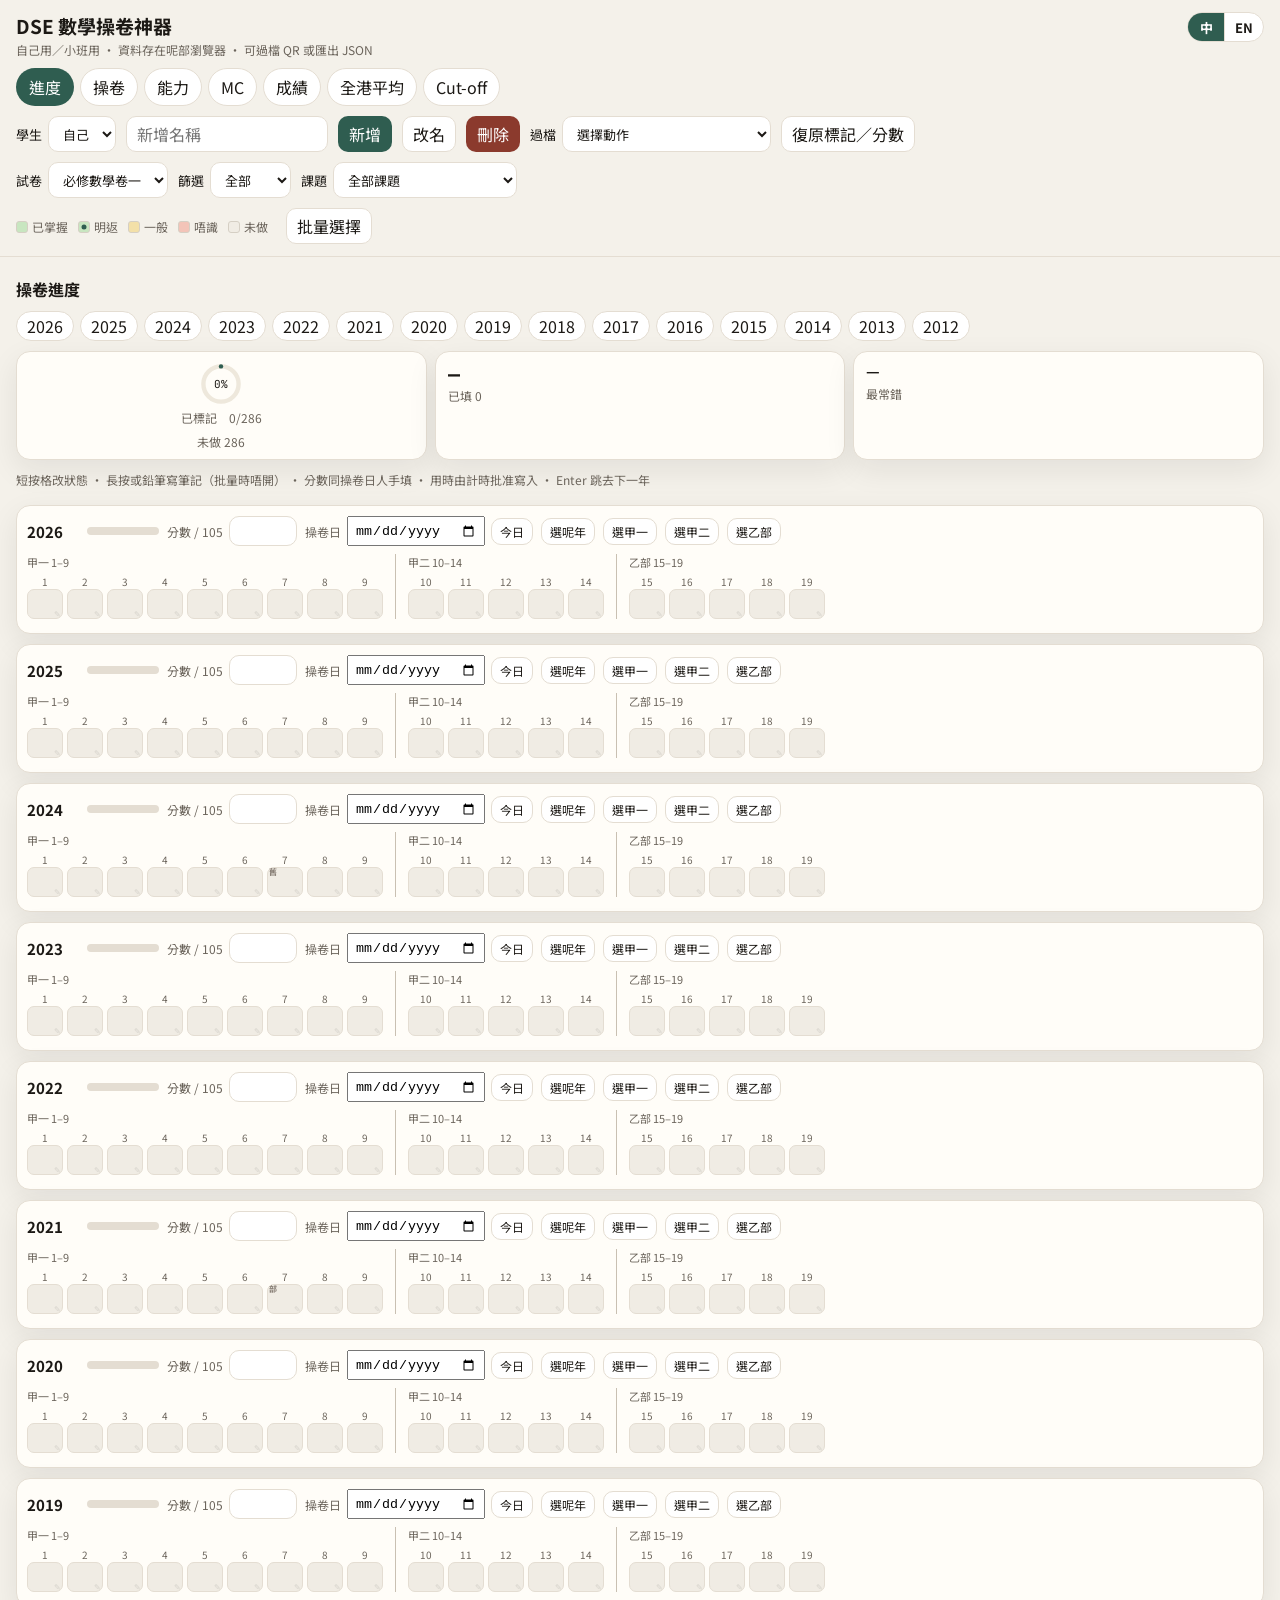
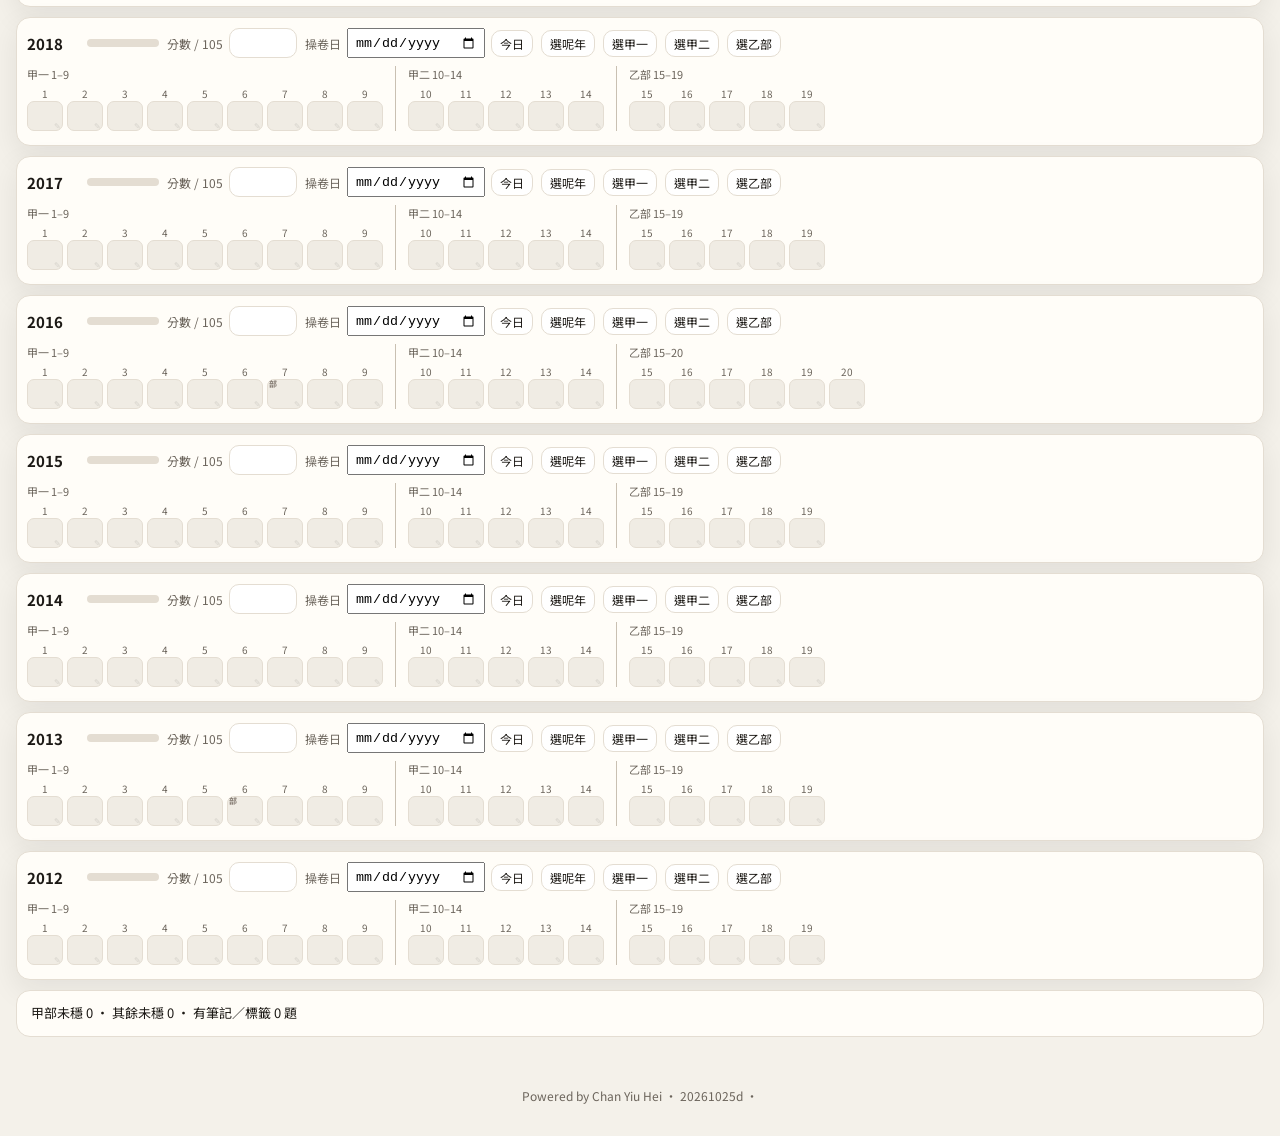
==== index.html @ 53c29fc3 "Open the MC frequency table and optionally pack notes into QR codes. Notes stay off unless chosen, s" ====
<!DOCTYPE html>
<html lang="zh-Hant">
<head>
  <meta charset="UTF-8" />
  <meta name="viewport" content="width=device-width, initial-scale=1, viewport-fit=cover" />
  <title>DSE 數學操卷神器</title>
  <link rel="preconnect" href="https://fonts.googleapis.com" />
  <link href="https://fonts.googleapis.com/css2?family=Noto+Sans+TC:wght@400;500;700&family=JetBrains+Mono:wght@500;700&display=swap" rel="stylesheet" />
  <link rel="stylesheet" href="./styles.css?v=20261004e" />
  <link rel="stylesheet" href="./patch.css?v=20261025d" />
</head>
<body>
  <header>
    <div class="wrap">
      <div class="title-row">
        <div>
          <h1>DSE 數學操卷神器</h1>
          <div class="sub">自己用／小班用 · 資料存在呢部瀏覽器 · 可過檔 QR 或匯出 JSON</div>
        </div>
        <div class="seg lang-seg" id="langSeg">
          <button type="button" data-lang="zh">中</button>
          <button type="button" data-lang="en">EN</button>
        </div>
      </div>
      <nav class="tabs" id="tabs">
        <button class="tab on" data-view="tracker">進度</button>
        <button class="tab" data-view="timer">操卷</button>
        <button class="tab" data-view="ability">能力</button>
        <button class="tab" data-view="mc">MC</button>
        <button class="tab" data-view="grades">成績</button>
        <button class="tab" data-view="items">全港平均</button>
        <button class="tab" data-view="cutoffs">Cut-off</button>
        <button class="tab" data-view="class" id="classTab" hidden>班況</button>
      </nav>
      <div class="toolbar" id="peopleBar">
        <label>學生 <select id="profile"></select></label>
        <label id="profileClassWrap" hidden>班
          <select id="profileClass"></select>
        </label>
        <input id="newProfile" type="text" placeholder="新增名稱" />
        <button type="button" id="addProfile">新增</button>
        <button type="button" class="ghost" id="renameProfile">改名</button>
        <button type="button" class="danger" id="delProfile">刪除</button>
        <label>過檔
          <select id="xferMenu">
            <option value="">選擇動作</option>
            <option value="scan">掃入鏡頭</option>
            <option value="show">出示 QR Code</option>
            <option value="export">匯出 JSON（當前學生）</option>
            <option value="import">匯入 JSON 或 zip</option>
            <option value="export-all" class="admin-xfer" hidden>匯出全部學生（一個 JSON）</option>
            <option value="export-class" class="admin-xfer" hidden>匯出呢班（一個 JSON）</option>
            <option value="export-class-zip" class="admin-xfer" hidden>匯出呢班 zip（每人一檔）</option>
          </select>
        </label>
        <button type="button" class="ghost" id="undoBtn">復原標記／分數</button>
        <button type="button" class="ghost" id="classExit" hidden>退出</button>
        <span class="sub admin-xfer" id="adminXferHint" hidden>換機先匯出全部或呢班 JSON</span>
        <input id="importFile" type="file" accept=".json,application/json,text/json,.zip,application/zip" multiple hidden />
        <input id="xferImgFile" type="file" accept="image/*" hidden />
      </div>
      <div id="trackerTheme">
      <div class="toolbar" id="trackerBar">
        <label>試卷 <select id="paper"></select></label>
        <label>篩選
          <select id="cellFilter">
            <option value="all">全部</option>
            <option value="3">已掌握</option>
            <option value="ming">明返</option>
            <option value="2">一般</option>
            <option value="1">唔識</option>
            <option value="0">未做</option>
            <option value="note">有筆記</option>
          </select>
        </label>
        <label id="topicFilterLab" hidden>課題
          <select id="topicFilter"><option value="">全部課題</option></select>
        </label>
        <button type="button" class="ghost" id="clearFilters" hidden>顯示全部題</button>
        <button type="button" class="ghost" id="hitBtn" hidden>顯示命中率</button>
      </div>
      <div class="toolbar batch-apply" id="batchBar">
        <span class="legend-inline">
          <span><i class="dot" style="background:var(--mastered)"></i>已掌握</span>
          <span><i class="dot ming"></i>明返</span>
          <span><i class="dot" style="background:var(--ok)"></i>一般</span>
          <span><i class="dot" style="background:var(--weak)"></i>唔識</span>
          <span><i class="dot" style="background:var(--empty)"></i>未做</span>
        </span>
        <button type="button" class="ghost" id="batchBtn">批量選擇</button>
      </div>
      </div>
      <div class="toolbar" id="mcBar" hidden>
        <label>試卷
          <select id="mcSeries">
            <option value="dse">DSE 必修卷二</option>
            <option value="ce">CE Maths</option>
          </select>
        </label>
        <label id="mcModeLab">模式
          <select id="mcMode">
            <option value="year">本年試題</option>
            <option value="topic">按課題反查</option>
          </select>
        </label>
        <label id="mcYearLab">年份 <select id="mcYear"></select></label>
        <label id="mcQLab">題號 <select id="mcQ"><option value="all">全年</option></select></label>
        <label id="mcTopicLab">課題 <select id="mcTopic"></select></label>
        <label id="mcOrderLab" hidden>年份次序
          <select id="mcOrder">
            <option value="desc">近→遠</option>
            <option value="asc">遠→近</option>
          </select>
        </label>
        <button type="button" class="ghost" id="mcUnseenBtn" hidden>只睇未做</button>
        <button type="button" class="ghost" id="mcHideAnsBtn">隱藏答案</button>
        <button type="button" class="ghost" id="mcOldBtn">含舊課程　開</button>
        <button type="button" class="ghost" id="mcReset">重設</button>
        <span class="mc-now" id="mcNowTopic"></span>
      </div>
    </div>
  </header>
  <main class="wrap">
    <section class="view on" id="view-tracker">
      <h2 class="page-title">操卷進度</h2>
      <div class="year-jump" id="yearJump"></div>
      <div class="stats" id="stats"></div>
      <p class="hint">短按格改狀態 · 長按或鉛筆寫筆記（批量時唔開） · 分數同操卷日人手填 · 用時由計時批准寫入 · Enter 跳去下一年</p>
      <div id="grid"></div>
      <div class="summary" id="summary"></div>
      <details class="note-list" id="noteList" hidden>
        <summary>筆記一覽</summary>
        <div class="note-filters" id="noteFilters"></div>
        <div id="noteListBody"></div>
      </details>
    </section>
    <section class="view" id="view-ability">
      <h2 class="page-title">能力分析</h2>
      <p class="hint">實色＝你嘅標記平均；虛線＝全港參照。摘錄篩選唔改雷達。未做唔入摘錄。<br>撐摘錄列：卷一去進度（方格閃爌），卷二去 MC。明返預設關；撐課題條出未做建議（淺→深）。</p>
      <div class="toolbar" id="weakBar">
        <label>試卷
          <select id="weakPaper">
            <option value="p1">必修數學卷一</option>
            <option value="p2">必修數學卷二</option>
            <option value="m1" disabled>M1（未有課題分類）</option>
            <option value="m2">M2</option>
          </select>
        </label>
        <div class="seg metric" id="weakMetric">
          <button type="button" data-metric="score">分數</button>
          <button type="button" data-metric="know">掌握</button>
        </div>
        <button type="button" class="ghost" id="hkRefBtn">全港參照　開</button>
        <button type="button" class="ghost" id="sumBtn">強弱摘要</button>
        <button type="button" class="ghost" id="oldSyllBtn">含舊課程　關</button>
      </div>
      <div class="radar-wrap">
        <div id="radarBox" class="radar-box"></div>
        <details class="axis-legend" open>
          <summary>軸課題對照</summary>
          <div id="axisLegend"></div>
        </details>
      </div>
      <div class="toolbar excerpt-bar" id="weakExcerptBar">
        <h3 class="page-title excerpt-title">錯題摘錄</h3>
        <label>排列
          <select id="weakArrange">
            <option value="topic">按課題</option>
            <option value="year">按年份</option>
          </select>
        </label>
        <div class="chip-group" id="weakStatChips">
          <span class="chip-lab">狀態</span>
          <button type="button" class="chip s2 on" data-stat="2">一般</button>
          <button type="button" class="chip s1 on" data-stat="1">唔識</button>
          <button type="button" class="chip ming" id="mingChip">明返</button>
        </div>
        <div class="chip-group" id="weakChips">
          <span class="chip-lab">難度</span>
          <button type="button" class="chip hi on" data-band="hi">簡易</button>
          <button type="button" class="chip mid" data-band="mid">中等</button>
          <button type="button" class="chip lo" data-band="lo">困難</button>
        </div>
        <button type="button" class="ghost" id="copyHw">複製題目範圍</button>
        <button type="button" class="ghost" id="csvHw">下載 CSV</button>
      </div>
      <div id="weakBox" class="weak-box"></div>
    </section>
    <section class="view" id="view-mc">
      <h2 class="page-title">卷二 MC 查詢</h2>
      <p class="hint">命中率來自考評局公開考生表現數據。DSE 每題 1 個主課題。CE 1980–2011 只有答案同命中率。撐小卡開大卡可即時標記。課題反查按「年份次序」排。</p>
      <div id="mcResult"></div>
      <details class="freq-box" id="mcFreqBox" open>
        <summary>課題頻率（只列該部分曾出現過嘅課題；已隱藏舊課程）</summary>
        <div id="mcFreq"></div>
      </details>
    </section>
    <section class="view" id="view-grades">
      <h2 class="page-title">個人數學成績</h2>
      <p class="hint">等級由過往考生表現資料估計，僅供操卷參考，並非官方評級。</p>
      <div class="chip-row" id="gradeKindChips">
        <button type="button" class="chip gk-core" data-gk="core">必修數學</button>
        <button type="button" class="chip gk-m1" data-gk="m1">M1</button>
        <button type="button" class="chip gk-m2" data-gk="m2">M2</button>
      </div>
      <div style="overflow:auto"><table class="grade-table" id="gradeTable"></table></div>
    </section>
    <section class="view" id="view-items">
      <h2 class="page-title">全港平均表現</h2>
      <p class="hint">分部平均分（一位小數），滿分見左欄。色帶：綠 ≥60%、黃 41–59%、紅 ≤40%。撐格跳去該年。2026 未公布則為 -。<br>卷一／M2 單年課題名預設隱藏；課題表現短表預設摺埋，可隨時打開。要對單年題號先開「顯示課題」。</p>
      <div class="toolbar">
        <label>試卷
          <select id="itemPaper">
            <option value="p1">必修卷一</option>
            <option value="p2">必修卷二</option>
            <option value="m1">M1</option>
            <option value="m2">M2</option>
          </select>
        </label>
        <label>單年 <select id="itemYear"></select></label>
        <button type="button" class="ghost" id="itemP1TopicBtn" hidden>顯示卷一課題　關</button>
      </div>
      <h3 class="sec-title">多年分部對比</h3>
      <div style="overflow:auto" id="itemMulti"></div>
      <details id="itemTopicBox" hidden>
        <summary class="sec-title" id="itemTopicSummary">卷二課題表現（所有合計）</summary>
        <div id="itemTopics"></div>
      </details>
      <h3 class="sec-title" id="itemYearHead">單年</h3>
      <div id="itemYearView"></div>
    </section>
    <section class="view" id="view-cutoffs">
      <h2 class="page-title">Cut-off 分數</h2>
      <p class="hint">顯示整數％最低要求。只供參考，等級由過往考生表現資料估計，僅供操卷參考，並非官方評級。</p>
      <div class="cut-chart-box">
        <div class="toolbar">
          <label>Cut-off 圖
            <select id="cutChartKind">
              <option value="core">必修</option>
              <option value="m1">M1</option>
              <option value="m2">M2</option>
            </select>
          </label>
          <div class="chip-row" id="cutLvChips"></div>
          <button type="button" class="ghost" id="cutStuBtn">你的成績　開</button>
        </div>
        <div id="cutChart"></div>
      </div>
      <h3 class="sec-title">必修</h3>
      <div style="overflow:auto" id="cutCore"></div>
      <p class="hint">呢個係加權後全卷％，唔係卷一卷面分。</p>
      <h3 class="sec-title">M1</h3>
      <div style="overflow:auto" id="cutM1"></div>
      <h3 class="sec-title">M2</h3>
      <div style="overflow:auto" id="cutM2"></div>
    </section>
    <section class="view" id="view-class">
      <h2 class="page-title">班況</h2>
      <p class="hint">必修 8 軸／M2 6 軸同具體弱課題。撐軸睇每人同最多人錯題；撐名去能力頁。未做唔入平均。</p>
      <div class="toolbar">
        <div class="chip-row paper-filters" id="classPaperChips">
          <button type="button" class="paper-chip p1" data-class-paper="p1">必修卷一</button>
          <button type="button" class="paper-chip p2" data-class-paper="p2">必修卷二</button>
          <button type="button" class="paper-chip m1" data-class-paper="m1">M1</button>
          <button type="button" class="paper-chip m2" data-class-paper="m2">M2</button>
        </div>
        <select id="classPaper" hidden>
          <option value="p1">必修數學卷一</option>
          <option value="p2">必修數學卷二</option>
          <option value="m1">M1</option>
          <option value="m2">M2</option>
        </select>
        <button type="button" class="ghost" id="classHkBtn">全港參照　開</button>
        <button type="button" class="ghost" id="classOldBtn">含舊課程　關</button>
        <button type="button" class="ghost" id="classMingBtn">明返人數　開</button>
        <div class="seg metric" id="classMetric">
          <button type="button" data-metric="score">分數</button>
          <button type="button" data-metric="know">掌握</button>
        </div>
        <button type="button" id="loadDemoBtn">載入示範班</button>
        <button type="button" id="classAddBtn">新增班</button>
        <button type="button" class="ghost" id="classRenameBtn">改班名</button>
        <button type="button" class="danger" id="classDelBtn">刪班</button>
        <button type="button" class="ghost" id="classCsvBtn">匯出 CSV</button>
      </div>
      <div class="chip-row class-jumps">
        <button type="button" data-jump-sec="classRadarWrap">雷達</button>
        <button type="button" data-jump-sec="classTopics">強弱</button>
        <button type="button" data-jump-sec="classScoreBlock">分數</button>
        <button type="button" data-jump-sec="classRoster">學生</button>
      </div>
      <div class="chip-row class-pills" id="classPills"></div>
      <p class="class-warn" id="classWarn" hidden></p>
      <div class="stats" id="classStats"></div>
      <div class="radar-wrap" id="classRadarWrap">
        <div id="classRadar" class="radar-box"></div>
        <div id="classAxes" class="class-axes"></div>
      </div>
      <div id="classTopics"></div>
      <div id="classDrill"></div>
      <details id="classMatrixBox">
        <summary class="sec-title">班對照</summary>
        <div style="overflow:auto" id="classMatrix"></div>
      </details>
      <div class="toolbar" id="classScoreBlock">
        <h3 class="sec-title" style="margin:0">分數</h3>
        <label>年份 <select id="classYear"></select></label>
        <button type="button" class="ghost" id="classScoreCsv">匯出成績 CSV</button>
      </div>
      <div style="overflow:auto" id="classScores"></div>
      <div id="classMc"></div>
      <div id="classRoster"></div>
    </section>
    <section class="view" id="view-timer">
      <h2 class="page-title">操卷</h2>
      <div class="timer-now" id="timerNow"></div>
      <div class="toolbar">
        <label>試卷
          <select id="timerPaper">
            <option value="p1">必修卷一</option>
            <option value="p2">必修卷二</option>
            <option value="m1">M1</option>
            <option value="m2">M2</option>
          </select>
        </label>
        <label>年份
          <select id="timerYear">
            <option value="">練習，唔記入</option>
          </select>
        </label>
        <button type="button" class="ghost" id="timerExtra">不加時</button>
        <div class="seg" id="timerExtraSeg" hidden title="加時只可哉開始前擁">
          <button type="button" data-extra="0">不加時</button>
          <button type="button" data-extra="1">加時</button>
        </div>
        <div class="seg" id="timerSoundSeg" role="group" aria-label="結束音效">
          <button type="button" data-sound="1">音效開</button>
          <button type="button" data-sound="0">音效關</button>
        </div>
        <input type="checkbox" id="timerSound" hidden />
      </div>
      <h3 class="sec-title">計時</h3>
      <div class="timer-clock" id="timerClock">0:00:00</div>
      <div class="timer-sub" id="timerElapsed">已用 0:00:00</div>
      <div class="timer-alerts" id="timerAlerts"></div>
      <div class="toolbar">
        <button type="button" id="timerStart" class="timer-go">開始</button>
        <button type="button" class="ghost" id="timerSave" hidden>寫入用時</button>
        <button type="button" class="ghost" id="timerReset">重設</button>
      </div>
      <div id="mcSheet" hidden></div>
      <div id="markSheet" hidden></div>
    </section>
  </main>
  <footer>Powered by Chan Yiu Hei · 20261025d · <a id="offlineLink" hidden>離線版</a></footer>
  <button type="button" id="toTop" class="to-top" hidden aria-label="回到頂">↑</button>
  <dialog id="askDlg">
    <div class="dlg">
      <h3 id="askTitle" style="margin:0 0 8px"></h3>
      <p class="hint" id="askText"></p>
      <input id="askInput" type="text" />
      <textarea id="askArea" hidden></textarea>
      <div class="ask-choices" id="askChoices" hidden></div>
      <div class="row">
        <button type="button" class="ghost" id="askCancel">取消</button>
        <button type="button" id="askOk">確定</button>
      </div>
    </div>
  </dialog>
  <dialog id="mcTagDlg">
    <div class="dlg">
      <h3 id="mcTagTitle" style="margin:0 0 8px">錯因</h3>
      <p class="hint" id="mcTagMeta"></p>
      <div class="mc-tagpick" id="mcTagBox"></div>
      <div class="row"><button type="button" id="mcTagClose">關閉</button></div>
    </div>
  </dialog>
  <dialog id="noteDlg">
    <div class="dlg">
      <h3 id="noteTitle" style="margin:0 0 8px">筆記／錯因</h3>
      <div class="sub">最多擁 3 個標籤</div>
      <div class="tags" id="tagBox"></div>
      <textarea id="noteText" placeholder="可寫個人事項、重做日期…"></textarea>
      <div class="row">
        <button type="button" class="ghost" id="noteCancel">取消</button>
        <button type="button" id="noteSave">儲存</button>
      </div>
    </div>
  </dialog>
  <dialog id="xferDlg">
    <div class="dlg xfer-dlg">
      <div id="xferShow" hidden>
        <h3 style="margin:0 0 6px">出示進度碼</h3>
        <p class="hint" id="xferShowMeta"></p>
        <label class="hint xfer-notes"><input type="checkbox" id="xferNotes"> 包括筆記</label>
        <div id="xferQrRow" class="xfer-qr-row"></div>
        <div class="row xfer-qr-nav" id="xferQrNav">
          <button type="button" class="ghost" id="xferQrPrev">上一個</button>
          <span id="xferQrPage" class="sub"></span>
          <button type="button" class="ghost" id="xferQrNext">下一個</button>
        </div>
        <canvas id="xferQr" width="360" height="360" hidden></canvas>
        <p class="hint">用另一部裝置：過檔 → 掃入。一個學生可能有 1–4 個碼，掃齊先寫入。含狀態、分數、細分、錯因、用時、操卷日、MC 選項。筆記預設不入；勾選後一個碼裝得下就用一個。</p>
        <div class="row"><button type="button" class="ghost" id="xferShowClose">關閉</button></div>
      </div>
      <div id="xferScan" hidden>
        <h3 style="margin:0 0 6px">掃入進度碼</h3>
        <video id="xferVideo" playsinline muted autoplay></video>
        <canvas id="xferScanCanvas" hidden></canvas>
        <p class="hint" id="xferScanHint">對準進度碼。多過一個就掃齊先寫入。</p>
        <div class="row">
          <button type="button" class="ghost" id="xferPickImg">改用相簿圖片</button>
          <button type="button" class="ghost" id="xferScanClose">取消</button>
        </div>
      </div>
      <div id="xferMerge" hidden>
        <h3 style="margin:0 0 6px">掃到「<span id="xferMergeName"></span>」</h3>
        <p class="hint">會寫入狀態、分數、細分、錯因、用時、操卷日、MC 選項。筆記唔會被 QR 改動。</p>
        <p class="hint" id="xferMergeExist"></p>
        <div class="row xfer-actions">
          <button type="button" id="xferMergeBtn">合併（建議）</button>
          <button type="button" class="ghost" id="xferReplaceBtn">覆蓋此學生</button>
          <button type="button" class="ghost" id="xferNewBtn">新增學生</button>
          <button type="button" class="ghost" id="xferMergeCancel">取消</button>
        </div>
      </div>
    </div>
  </dialog>
  <dialog id="sumDlg">
    <div class="dlg">
      <h3 style="margin:0 0 6px">強弱摘要　<span id="sumDlgWho"></span></h3>
      <p class="hint" id="sumDlgPaper"></p>
      <div class="sum-grid">
        <div><b>強</b><ul id="sumStrong"></ul></div>
        <div><b>弱</b><ul id="sumWeak"></ul></div>
      </div>
      <p class="pep" id="sumPep"></p>
      <div class="row"><button type="button" class="ghost" id="sumDlgClose">關閉</button></div>
    </div>
  </dialog>
  <dialog id="classGate">
    <div class="dlg">
      <input id="classPass" type="password" autocomplete="off" />
      <div class="row">
        <button type="button" class="ghost" id="classGateCancel">取消</button>
        <button type="button" id="classGateOk">確定</button>
      </div>
    </div>
  </dialog>
  <div id="batchDock" hidden>
    <span class="sub" id="selCount">已選 0 格</span>
    <button type="button" class="ok" data-apply="3">已掌握</button>
    <button type="button" class="warn" data-apply="2">一般</button>
    <button type="button" class="danger" data-apply="1">唔識</button>
    <button type="button" class="ghost" data-apply="0">未做</button>
    <button type="button" class="ghost" id="clearSel">取消選擇</button>
  </div>
  <audio id="endSound" src="./timer-end.wav" preload="auto"></audio>
  <script src="./vendor/qrcode.min.js"></script>
  <script src="./vendor/jsqr.min.js"></script>
  <script src="./data/cutoffs.js?v=20261005a"></script>
  <script src="./data/p2-answers.js?v=20260930a"></script>
  <script src="./data/p2-topics.js?v=20260930b"></script>
  <script src="./data/p1-topics.js?v=20261004k"></script>
  <script src="./data/p1-q5-fix.js?v=20260930b"></script>
  <script src="./data/m2-y12-15.js?v=20260920m"></script>
  <script src="./data/m2-y16-19.js?v=20260920m"></script>
  <script src="./data/m2-y20-23.js?v=20260920m"></script>
  <script src="./data/m2-y24-26.js?v=20260930b"></script>
  <script src="./data/m2-join.js?v=20260930b"></script>
  <script src="./data/item-stats.js?v=20260930a"></script>
  <script src="./app.js?v=20261025d"></script>
  <script src="./app-m2a.js?v=20261025d"></script>
  <script src="./app-m2b.js?v=20261025d"></script>
  <script src="./app-m2c.js?v=20261025d"></script>
  <script src="./app-m2-fix.js?v=20260920m"></script>
  <script src="./app-patch.js?v=20261025d"></script>
  <script src="./app-m2-ui.js?v=20261025d"></script>
  <script src="./app-mc-sheet.js?v=20261025d"></script>
  <script src="./app-mark-sheet.js?v=20261025d"></script>
  <script src="./app-qr-pack.js?v=20261025d"></script>
</body>
</html>
---- styles.css ----
:root {
  --bg: #f4f1ea; --paper: #fffdf8; --ink: #1c1915; --muted: #6b645b;
  --line: #e4ddd2; --accent: #2f5d50; --accent-2: #3d6e8c;
  --mastered: #c8e6c0; --ok: #f3e0a8; --weak: #f3c4b8; --empty: #f0ece4;
  --hi: #d7eed4; --mid: #fff1c2; --lo: #f8cfc8;
  --shadow: 0 10px 30px rgba(28,25,21,.08);
}
* { box-sizing: border-box; }
html, body { overflow-x: hidden; }
body {
  margin: 0;
  font-family: "Noto Sans TC", sans-serif;
  background: radial-gradient(900px 400px at 10% -10%, #e7efe8, transparent 50%), var(--bg);
  color: var(--ink);
}
body.paper-bg {
  background-color: var(--bg);
  background-image:
    linear-gradient(rgba(47, 93, 80, .045) 1px, transparent 1px),
    linear-gradient(90deg, rgba(47, 93, 80, .045) 1px, transparent 1px),
    url("data:image/svg+xml;utf8,<svg xmlns='http://www.w3.org/2000/svg' viewBox='0 0 1200 220' preserveAspectRatio='none'><path d='M0 110 C 150 30, 250 190, 400 110 S 650 30, 800 110 S 1050 190, 1200 110' fill='none' stroke='rgba(47,93,80,0.10)' stroke-width='2'/></svg>");
  background-size: 22px 22px, 22px 22px, 100% 220px;
  background-position: 0 0, 0 0, 50% 88px;
  background-repeat: repeat, repeat, no-repeat;
}
header {
  position: sticky; top: 0; z-index: 30;
  backdrop-filter: blur(12px);
  background: rgba(244,241,234,.94);
  border-bottom: 1px solid var(--line);
}
.wrap { max-width: 1280px; margin: 0 auto; padding: 12px 16px; }
.title-row { display: flex; justify-content: space-between; gap: 12px; align-items: flex-start; }
a.dl-pack {
  display: none;
}
h1 { font-size: 19px; margin: 0 0 2px; user-select: none; -webkit-user-select: none; -webkit-touch-callout: none; }
.page-title { font-size: 16px; margin: 8px 0 10px; }
.sub { color: var(--muted); font-size: 12px; }
.tabs { display: flex; gap: 6px; margin-top: 10px; flex-wrap: wrap; }
.tabs .tab {
  font: inherit; color: var(--ink); background: #fff; border: 1px solid var(--line);
  border-radius: 999px; padding: 6px 12px; cursor: pointer;
}
.tabs .on { background: var(--accent); color: #fff; border-color: transparent; }
.toolbar { display: flex; flex-wrap: wrap; gap: 8px 10px; align-items: center; margin-top: 10px; }
[hidden] { display: none !important; }
.toolbar label {
  display: inline-flex; flex-direction: row; align-items: center; gap: 6px;
  font-size: 13px; color: var(--ink); white-space: nowrap; margin: 0;
}
#trackerTheme[hidden],
#mcBar[hidden],
.toolbar[hidden] { display: none !important; }
.cut-table { min-width: 480px; }
.cut-table th, .cut-table td { text-align: center; min-width: 52px; }
.cut-table th.c0, .cut-table td.c0 {
  position: sticky; left: 0; z-index: 2; min-width: 72px; text-align: left;
  background: #f7f3eb; box-shadow: 4px 0 8px -4px rgba(0,0,0,.12);
}
.mc-now {
  font-size: 13px; font-weight: 700; color: var(--accent);
  padding: 4px 0;
}
.toolbar select, .toolbar button, .toolbar input[type="text"], .toolbar input[type="number"] {
  height: 36px; line-height: 1;
}
.toolbar .chk { height: 36px; padding: 0 4px; }
.legend-inline { display: inline-flex; gap: 10px; flex-wrap: wrap; font-size: 12px; color: var(--muted); margin-right: 8px; }
select, button, input[type="text"], input[type="number"] {
  font: inherit; border: 1px solid var(--line); background: #fff;
  border-radius: 10px; padding: 7px 10px; color: var(--ink);
}
button { cursor: pointer; background: var(--accent); color: #fff; border-color: transparent; }
button.ghost { background: #fff; color: var(--ink); border-color: var(--line); }
button.ghost.on-toggle { background: var(--accent); color: #fff; border-color: transparent; }
button.ok { background: #6a8f3d; }
button.warn { background: #b8860b; }
button.danger { background: #8b3a2d; }
.view { display: none; }
.view.on { display: block; animation: view-in .18s ease; }
@keyframes view-in {
  from { opacity: 0; transform: translateY(6px); }
  to { opacity: 1; transform: none; }
}
.stats { display: grid; grid-template-columns: repeat(3, minmax(0,1fr)); gap: 8px; margin: 10px 0; }
.stat { background: var(--paper); border: 1px solid var(--line); border-radius: 14px; padding: 10px 12px; box-shadow: var(--shadow); }
.stat b { display: block; font-size: 20px; font-family: "JetBrains Mono", monospace; }
.stat span { color: var(--muted); font-size: 12px; }
.stat.tag-stat { cursor: pointer; }
.stat.tag-stat.on { outline: 2px solid var(--accent); }
.stat.tag-stat b { font-size: 15px; font-family: inherit; line-height: 1.2; }
button.stat.ring-stat { text-align: center; width: 100%; cursor: pointer; }
button.stat.ring-stat.on { outline: 2px solid var(--accent); }
.ring { width: 44px; height: 44px; display: block; margin: 0 auto 4px; }
.ystack-lg i { cursor: pointer; }
.ystack-lg i.on { outline: 1px solid var(--ink); outline-offset: -1px; }
#batchDock {
  position: fixed; left: 0; right: 0; bottom: 0; z-index: 45;
  display: flex; flex-wrap: wrap; gap: 8px; align-items: center;
  padding: 10px 12px calc(10px + env(safe-area-inset-bottom, 0px));
  background: rgba(244,241,234,.96);
  border-top: 1px solid var(--line);
  box-shadow: 0 -8px 24px rgba(28,25,21,.08);
}
#batchDock[hidden] { display: none !important; }
body.has-batch-dock { padding-bottom: 88px; }
.note-list {
  margin: 8px 0 16px; background: var(--paper); border: 1px solid var(--line);
  border-radius: 14px; padding: 8px 12px; box-shadow: var(--shadow);
}
.note-list > summary { cursor: pointer; font-weight: 700; }
.note-row {
  display: block; width: 100%; text-align: left; height: auto;
  background: transparent; border: none; border-bottom: 1px solid var(--line);
  border-radius: 0; padding: 8px 0;
}
.note-row b { display: block; font-size: 13px; }
.note-row span { color: var(--muted); font-size: 12px; }
#gradeKindChips { margin: 0 0 10px; }
#gradeKindChips .chip { opacity: 1; }
#gradeKindChips .gk-core { color: #2f5d50; border-color: #2f5d50; }
#gradeKindChips .gk-m1 { color: #3d6e8c; border-color: #3d6e8c; }
#gradeKindChips .gk-m2 { color: #6b4c9a; border-color: #6b4c9a; }
#gradeKindChips .gk-core.on { background: #2f5d50; color: #fff; border-color: transparent; }
#gradeKindChips .gk-m1.on { background: #3d6e8c; color: #fff; border-color: transparent; }
#gradeKindChips .gk-m2.on { background: #6b4c9a; color: #fff; border-color: transparent; }
button.filled-note { box-shadow: inset 0 0 0 2px var(--accent); }
.mini-bars { margin-top: 6px; display: flex; flex-direction: column; gap: 3px; }
.mini-bar {
  display: grid; grid-template-columns: 64px 1fr 18px; gap: 4px; align-items: center;
  height: auto; padding: 0; background: transparent; color: var(--ink); border: none;
  font-size: 10px; text-align: left;
}
.mini-bar i { display: block; height: 5px; background: #eee8dc; border-radius: 99px; overflow: hidden; }
.mini-bar i b { display: block; height: 100%; background: var(--accent); font-size: 0; }
.mini-bar em { font-style: normal; font-family: "JetBrains Mono", monospace; font-size: 10px; color: var(--muted); }
.mini-bar.on span { font-weight: 700; color: var(--accent); }
.ystack {
  display: inline-flex; width: 72px; height: 8px; border-radius: 99px; overflow: hidden;
  background: #eee8dc; vertical-align: middle; margin-left: 4px; flex-shrink: 0;
}
.ystack i { display: block; height: 100%; min-width: 0; }
.ystack .ys3 { background: var(--mastered); }
.ystack .ys2 { background: var(--ok); }
.ystack .ys1 { background: var(--weak); }
.ystack .ys0 { background: #e4ddd2; }
.ystack-lg { width: 100%; height: 10px; margin: 0 0 6px; display: flex; }
.mix-stat span { display: block; line-height: 1.35; }
.cut-chart-box {
  background: var(--paper); border: 1px solid var(--line); border-radius: 14px;
  padding: 10px 12px; margin: 10px 0 14px; box-shadow: var(--shadow);
}
.cut-svg { width: 100%; height: auto; display: block; }
.cut-chip { opacity: .4; }
.chip.cut-chip.on { opacity: 1; background: var(--cut, var(--accent)); color: #fff; border-color: transparent; }
.dot { width: 12px; height: 12px; border-radius: 3px; display: inline-block; margin-right: 4px; vertical-align: -1px; border: 1px solid #d5cfc4; }
.dot.ming {
  background: var(--mastered);
  position: relative;
}
.dot.ming::after {
  content: "";
  position: absolute;
  top: 50%;
  left: 50%;
  width: 5px;
  height: 5px;
  transform: translate(-50%, -50%);
  border-radius: 50%;
  background: #2f5d50;
}
.year-jump {
  display: flex; gap: 6px; flex-wrap: wrap; margin: 0 0 10px;
}
.year-pill {
  position: relative;
  font: inherit; height: 30px; padding: 0 10px; border-radius: 999px;
  background: #fff; color: var(--ink); border: 1px solid var(--line); font-weight: 400;
}
.year-pill.entered {
  font-weight: 700;
  background: #fde8ee;
  box-shadow: inset 0 -3px 0 #e23d6a;
}
.year-pill.complete {
  border-color: var(--accent);
}
.year-pill.complete::before {
  content: "✓";
  margin-right: 3px;
  color: #2f5d50;
  font-weight: 700;
}
.year-pill.on { background: var(--accent); color: #fff; border-color: transparent; box-shadow: none; }
.year-pill.on.complete::before { color: #fff; }
.year-block { background: var(--paper); border: 1px solid var(--line); border-radius: 14px; padding: 10px; margin-bottom: 10px; box-shadow: var(--shadow); scroll-margin-top: 280px; }
.year-head { display: flex; align-items: center; gap: 8px; margin-bottom: 8px; flex-wrap: wrap; }
.year-head b { font-size: 15px; min-width: 48px; }
.year-head .ghost { padding: 4px 8px; font-size: 12px; height: auto; }
.sec-lab { font-size: 11px; color: var(--muted); }
.qrow { display: flex; align-items: flex-end; gap: 8px; overflow-x: auto; padding-bottom: 4px; }
.sec { display: flex; gap: 4px; }
.sec-wrap { display: flex; flex-direction: column; gap: 4px; }
.split { width: 1px; background: #c9c0b2; align-self: stretch; margin: 0 4px; }
.qcell { position: relative; width: 36px; }
.qcell.dim { opacity: .28; }
.qcell:has(.cell.flash) { opacity: 1; z-index: 3; }
.qn { display: block; text-align: center; font-size: 10px; color: var(--accent-2); cursor: pointer; text-decoration: underline; }
.cell {
  width: 36px; height: 30px; border: 1px solid var(--line); border-radius: 7px;
  background: var(--empty); cursor: pointer; user-select: none; position: relative;
  touch-action: manipulation; scroll-margin-top: 280px; scroll-margin-bottom: 80px;
  transition: background-color .15s ease;
}
.cell.s1 { background: var(--weak); }
.cell.s2 { background: var(--ok); }
.cell.s3 { background: var(--mastered); }
.cell.ming-pop::before { animation: ming-flash .45s ease 1; transform-origin: center; }
@keyframes ming-flash {
  0% { transform: scale(.4); opacity: .2; }
  50% { transform: scale(1.8); opacity: 1; }
  100% { transform: scale(1); opacity: 1; }
}
.year-pill.complete.pop { animation: year-pop .35s ease; }
@keyframes year-pop {
  0% { transform: scale(1); }
  40% { transform: scale(1.08) rotate(-2deg); }
  100% { transform: scale(1); }
}
.radar-draw .radar-stu { animation: radar-in .35s linear both; }
@keyframes radar-in {
  from { opacity: 0; }
  to { opacity: 1; }
}
@media (prefers-reduced-motion: reduce) {
  .radar-draw .radar-stu { animation: none; }
}
.timer-clock.warn5 {
  animation: timer-pulse 1.2s ease-in-out infinite;
  color: #8b3a2d;
}
@keyframes timer-pulse {
  0%, 100% { text-shadow: 0 0 0 rgba(139, 58, 45, 0); }
  50% { text-shadow: 0 0 12px rgba(139, 58, 45, .45); }
}
.cut-chart-inner { position: relative; }
.cut-tip {
  position: absolute; z-index: 4; pointer-events: none;
  background: #1c1915; color: #fffdf8; font-size: 12px; font-weight: 700;
  padding: 4px 8px; border-radius: 8px; white-space: nowrap;
  box-shadow: var(--shadow);
}
.cut-tip[hidden] { display: none !important; }
#classPass.shake { animation: pass-shake .32s ease; }
@keyframes pass-shake {
  0%, 100% { transform: translateX(0); }
  25% { transform: translateX(-6px); }
  75% { transform: translateX(6px); }
}
.class-pills { flex-wrap: wrap; margin: 10px 0; }
.class-pills .chip { opacity: 1; }
.class-pills .chip.on { background: var(--accent); color: #fff; border-color: transparent; }
.class-axes { display: flex; flex-direction: column; gap: 6px; margin: 8px 0 12px; }
.class-axis {
  display: grid; grid-template-columns: 148px 1fr auto; gap: 8px; align-items: center;
  width: 100%; background: var(--paper); border: 1px solid var(--line); border-radius: 12px;
  padding: 8px 10px; color: var(--ink); text-align: left; animation: view-in .4s ease both;
  animation-delay: var(--d, 0ms);
}
.class-axis.on { outline: 2px solid var(--accent); }
.class-axis .bar-track { height: 10px; background: #eee8dc; border-radius: 99px; overflow: hidden; }
.class-bar {
  display: block; height: 100%; background: var(--accent); width: 0;
  animation: bar-in .45s ease both; animation-delay: var(--d, 0ms);
}
@keyframes bar-in { from { transform: scaleX(0); transform-origin: left; } to { transform: scaleX(1); transform-origin: left; } }
.class-sw { display: grid; grid-template-columns: 1fr 1fr; gap: 10px; background: var(--paper); border: 1px solid var(--line); border-radius: 14px; padding: 12px 14px; }
.class-sw ul { margin: 6px 0 0; padding-left: 18px; }
.class-people { display: flex; flex-direction: column; gap: 6px; margin-bottom: 12px; }
.class-person {
  display: flex; justify-content: space-between; gap: 10px; align-items: center;
  background: var(--paper); border: 1px solid var(--line); border-radius: 10px;
  padding: 8px 12px; color: var(--ink); width: 100%; text-align: left;
}
.class-person.dim { opacity: .45; }
.class-person span { color: var(--muted); font-size: 12px; font-family: "JetBrains Mono", monospace; }
.class-warn {
  background: #fff4d6; border: 1px solid #e0c56a; color: #6a5300;
  border-radius: 10px; padding: 8px 12px; font-size: 13px; margin: 8px 0 0;
}
.class-wrong { display: flex; flex-wrap: wrap; gap: 6px; margin: 0 0 12px; }
.q-mini { height: auto; padding: 4px 8px; font-size: 12px; }
#classMatrixBox { margin: 12px 0; }
#classMatrixBox > summary { cursor: pointer; }
.class-pill-wrap { display: inline-flex; align-items: center; gap: 2px; }
.cmp-btn { height: 28px; padding: 0 8px; font-size: 12px; }
button.stat { text-align: left; width: 100%; }
button.stat.on { outline: 2px solid var(--accent); }
tr.on-row { outline: 2px solid var(--accent); }
.cell.sel { outline: 2px solid var(--accent); }
.cell.flash {
  z-index: 3;
  animation: cell-flash 1.8s ease-in-out 1;
  outline: 2px solid var(--accent);
}
@keyframes cell-flash {
  0%, 100% { box-shadow: 0 0 0 0 rgba(47, 93, 80, 0); }
  12%, 38%, 64% { box-shadow: 0 0 0 5px rgba(47, 93, 80, .45); }
  25%, 51%, 77% { box-shadow: 0 0 0 0 rgba(47, 93, 80, 0); }
}
.cell.missing { background: repeating-linear-gradient(45deg,#eee,#eee 4px,#f7f7f7 4px,#f7f7f7 8px); cursor: default; }
.hit {
  position: absolute; inset: 0; display: flex; align-items: center; justify-content: center;
  font-family: "JetBrains Mono", monospace; font-size: 11px; font-weight: 700; pointer-events: none;
}
.hit.hi { color: #2c6b38; }
.hit.mid { color: #8a6a12; }
.hit.lo { color: #a33b2c; }
.pencil {
  position: absolute; right: -0.5px; bottom: -0.5px; width: 12px; height: 12px;
  border-radius: 3px; padding: 0; font-size: 8px; line-height: 12px;
  background: transparent; color: rgba(28,25,21,.12); border: none; height: auto;
}
.pencil.filled { color: var(--ink); background: #fff; border: 1px solid var(--line); }
.score-box { display: flex; align-items: center; gap: 6px; font-size: 12px; color: var(--muted); }
.score-box input { width: 68px; padding: 5px 6px; height: 30px; text-align: center; }
.score-box input[type="date"] { width: 138px; text-align: left; }
.used-time { font-size: 12px; color: var(--muted); font-family: "JetBrains Mono", monospace; }
.sum-grid { display: grid; grid-template-columns: 1fr 1fr; gap: 10px; margin: 8px 0; }
.sum-grid ul { margin: 6px 0 0; padding-left: 18px; font-size: 13px; }
.sum-grid li { margin: 2px 0; }
.pep { margin: 8px 0 0; font-size: 14px; line-height: 1.45; color: var(--ink); }
.summary, .weak-box {
  background: var(--paper); border: 1px solid var(--line); border-radius: 14px;
  padding: 12px 14px; margin: 8px 0 14px; font-size: 13px; line-height: 1.6;
}
.bar-row { display: grid; grid-template-columns: 148px 1fr 28px; gap: 8px; align-items: center; margin: 4px 0; cursor: pointer; }
.bar-track { height: 10px; background: #eee8dc; border-radius: 99px; overflow: hidden; }
.bar-track i { display: block; height: 100%; background: var(--accent); }
.should { color: #2c6b38; font-weight: 700; }
.should.mid { color: #8a6a12; }
.should.lo { color: #a33b2c; }
.chip-row { display: inline-flex; gap: 6px; align-items: center; }
.chip-group {
  display: inline-flex; gap: 6px; align-items: center;
  padding: 3px 4px 3px 10px; margin-left: 2px;
}
#weakChips.chip-group {
  margin-left: 6px; padding-left: 14px;
  border-left: 1px solid var(--line);
}
.chip-lab { font-size: 11px; color: var(--muted); white-space: nowrap; margin-right: 2px; }
.chip {
  height: 32px; padding: 0 12px; border-radius: 999px; font: inherit; font-size: 13px;
  background: #fff; color: var(--ink); border: 1px solid var(--line); opacity: .42;
}
.chip.on { opacity: 1; color: #fff; background: var(--accent); border-color: transparent; }
.chip.hi.on { background: #2c6b38; }
.chip.mid.on { background: #b8860b; }
.chip.lo.on { background: #8b3a2d; }
.chip.s2.on { background: var(--ok); color: var(--ink); border-color: #e0c56a; }
.chip.s1.on { background: var(--weak); color: var(--ink); border-color: #e0a090; }
.chip.ming.on { background: var(--mastered); color: var(--ink); border-color: #8fbf86; }
.ming-lab { font-size: 12px; font-weight: 700; color: #2f5d50; margin-left: 6px; }
.next-box { margin-top: 12px; padding-top: 10px; border-top: 1px dashed var(--line); }
.grade-table, .data-table { width: 100%; border-collapse: collapse; background: var(--paper); }
.grade-table th, .grade-table td, .data-table th, .data-table td {
  border: 1px solid var(--line); padding: 7px 8px; font-size: 13px; text-align: left;
}
.grade-table th, .data-table th { background: #f7f3eb; }
.grade-table input { width: 72px; }
.sticky-col { position: sticky; left: 0; background: #f7f3eb; z-index: 1; }
.lv { font-weight: 700; }
.lv-cell { display: flex; align-items: center; gap: 8px; min-width: 140px; }
.lv-bar { width: 84px; height: 8px; background: #eee8dc; border-radius: 99px; overflow: hidden; flex-shrink: 0; }
.lv-bar i { display: block; height: 100%; background: var(--accent); }
.hint { font-size: 12px; color: var(--muted); margin: 8px 0 16px; line-height: 1.6; }
.sec-title { font-size: 15px; margin: 18px 0 8px; }
.band-hi { background: var(--hi); }
.band-mid { background: var(--mid); }
.band-lo { background: var(--lo); }
.qgrid { display: grid; grid-template-columns: repeat(auto-fill, minmax(92px, 1fr)); gap: 8px; }
.qcard { background: var(--paper); border: 1px solid var(--line); border-radius: 12px; padding: 8px; cursor: pointer; }
.qcard b { display: block; font-family: "JetBrains Mono", monospace; font-size: 22px; }
.qcard.hi { background: var(--hi); border-color: #b7d7b3; }
.qcard.mid { background: var(--mid); border-color: #ead9a0; }
.qcard.lo { background: var(--lo); border-color: #efc2ba; }
.qcard.pick { outline: 2px solid var(--accent); }
.qcard small { color: var(--muted); display: block; font-size: 11px; }
.hide-ans .qcard b, .hide-ans .focus-card .ans { filter: blur(8px); }
.focus-card {
  background: var(--paper); border: 1px solid var(--line); border-radius: 14px;
  padding: 16px 18px; margin-bottom: 14px; box-shadow: var(--shadow);
}
.focus-card .meta { font-size: 13px; color: var(--muted); }
.focus-card .ans { font-family: "JetBrains Mono", monospace; font-size: 52px; line-height: 1.05; margin: 6px 0 4px; }
.focus-bar { height: 10px; max-width: 240px; background: #eee8dc; border-radius: 99px; overflow: hidden; margin-top: 8px; }
.focus-bar i { display: block; height: 100%; background: var(--accent); }
.mark-row { display: flex; gap: 6px; flex-wrap: wrap; align-items: center; margin-top: 10px; }
.mark-row button {
  height: 28px; padding: 0 10px; font-size: 12px; border-radius: 8px;
}
.mark-row button.fade { opacity: .32; }
.freq-box { margin: 18px 0 30px; background: var(--paper); border: 1px solid var(--line); border-radius: 14px; padding: 10px 12px; }
.freq-box summary { cursor: pointer; font-weight: 500; }
.clickable { cursor: pointer; }
.clickable:hover { outline: 2px solid var(--accent); }
.timer-now { font-size: 14px; color: var(--muted); margin: 8px 0; }
.timer-clock { font-family: "JetBrains Mono", monospace; font-size: 64px; letter-spacing: .02em; margin: 12px 0 4px; }
.timer-sub { color: var(--muted); margin-bottom: 10px; }
.timer-alerts { min-height: 28px; font-weight: 700; color: #8b3a2d; margin: 8px 0; }
footer { text-align: center; color: var(--muted); font-size: 12px; padding: 24px 8px 32px; }
.to-top {
  position: fixed; right: 16px; bottom: 20px; z-index: 50;
  width: 44px; height: 44px; border-radius: 50%; padding: 0;
  background: rgba(47, 93, 80, .48); color: #fff; border: none;
  font-size: 20px; line-height: 44px; text-align: center;
  backdrop-filter: blur(8px); box-shadow: 0 4px 14px rgba(28,25,21,.16);
}
.to-top[hidden] { display: none !important; }
.to-top:hover { background: rgba(47, 93, 80, .72); }
dialog { border: none; border-radius: 16px; padding: 0; width: min(440px, 94vw); box-shadow: var(--shadow); }
#xferDlg { width: min(420px, 94vw); }
.dlg { padding: 16px; }
.xfer-dlg canvas { display: block; width: min(360px, 100%); height: auto; margin: 8px auto; background: #fff; border-radius: 12px; }
.xfer-dlg video {
  display: block; width: 100%; max-height: 52vh; background: #1c1915; border-radius: 12px; margin: 8px 0;
  object-fit: cover;
}
.xfer-actions { flex-wrap: wrap; justify-content: flex-start; }
.tags { display: flex; flex-wrap: wrap; gap: 6px; margin: 8px 0; }
.tags label { font-size: 12px; border: 1px solid var(--line); border-radius: 999px; padding: 5px 8px; background: #fff; cursor: pointer; }
.tags input { display: none; }
.tags label:has(input:checked) { background: #e7efe8; border-color: var(--accent); }
textarea { width: 100%; min-height: 80px; font: inherit; border-radius: 10px; border: 1px solid var(--line); padding: 8px; }
.row { display: flex; gap: 8px; justify-content: flex-end; margin-top: 10px; }
.radar-wrap {
  display: grid; grid-template-columns: minmax(280px, 380px) 1fr;
  gap: 12px; align-items: start; margin: 10px 0 16px;
}
.radar-box {
  background: var(--paper); border: 1px solid var(--line); border-radius: 14px;
  padding: 10px; box-shadow: var(--shadow);
}
.radar-stu { cursor: pointer; }
.radar-stu:hover { stroke-width: 3.5; fill: rgba(61,110,140,.42); }
#askText { white-space: pre-wrap; }
#askDlg input, #askDlg textarea { width: 100%; margin-top: 8px; }
.ask-choices { display: flex; flex-wrap: wrap; gap: 8px; margin-top: 12px; }
.ask-choices button { min-width: 96px; height: 44px; font-size: 16px; border-radius: 12px; }
.cell.syll-old::after, .cell.syll-part::after {
  position: absolute; left: 1px; top: 0; font-size: 8px; line-height: 1;
  color: #8a8178; font-weight: 700; pointer-events: none;
}
.cell.syll-old::after { content: "舊"; }
.cell.syll-part::after { content: "部"; }
.qcard.syll-old, .qcard.syll-part { box-shadow: inset 3px 0 0 #c4bdb3; }
.radar-box .miss { fill: #c4bdb3; }
.axis-legend {
  background: var(--paper); border: 1px solid var(--line); border-radius: 14px;
  padding: 10px 12px; font-size: 12px; line-height: 1.5;
}
#itemTopicBox { margin: 8px 0 14px; }
#itemTopicBox > summary { cursor: pointer; font-weight: 700; font-size: 15px; }
.axis-row { margin: 8px 0 10px; padding: 6px 8px; border-radius: 10px; }
.axis-row.on { outline: 2px solid var(--accent); background: #eef6f2; }
.axis-row b { display: block; margin-bottom: 4px; }
.axis-row .tchip {
  display: inline-block; margin: 2px 4px 2px 0; padding: 2px 8px;
  border: 1px solid var(--line); border-radius: 999px; background: #f0ece4;
  cursor: pointer; font: inherit; font-size: 11px; color: var(--ink);
}
.axis-row .tchip.hi { background: var(--hi); color: #2c6b38; border-color: #b7d7b3; }
.axis-row .tchip.mid { background: var(--mid); color: #8a6a12; border-color: #ead9a0; }
.axis-row .tchip.lo { background: var(--lo); color: #a33b2c; border-color: #efc2ba; }
.focus-card.sticky-focus { position: sticky; top: 148px; z-index: 8; }
#selCount { min-width: 72px; }
#hitBtn { display: none; }
#hitBtn:not([hidden]) { display: inline-flex; }
@media (max-width: 720px) {
  .stats { grid-template-columns: 1fr; }
  .timer-clock { font-size: 40px; }
  h1 { font-size: 17px; }
  .wrap { padding: 10px 12px; }
  .radar-wrap { grid-template-columns: 1fr; }
  header { position: static; }
  .tabs {
    position: sticky; top: 0; z-index: 32;
    background: rgba(244,241,234,.96); margin: 0; padding: 8px 0 6px;
  }
  #trackerTheme, #mcBar {
    position: sticky; top: 42px; z-index: 31;
    background: rgba(244,241,234,.96);
    border-bottom: 1px solid var(--line);
    padding-bottom: 8px;
  }
  .focus-card.sticky-focus { top: 150px; }
  .year-block { scroll-margin-top: 180px; }
}
---- patch.css ----
button.stat.ring-stat {
  text-align: center; width: 100%; cursor: pointer;
  display: flex; flex-direction: column; align-items: center;
}
.ring-lab { display: block; color: var(--ink); font-size: 12px; line-height: 1.3; }
.ring-undo { display: block; color: var(--muted); font-size: 12px; margin-top: 8px; line-height: 1.3; }
.note-filters { margin: 8px 0 4px; }
.note-filter-row {
  display: flex; flex-wrap: wrap; gap: 8px; align-items: center;
}
.note-filter-row label { font-size: 12px; color: var(--muted); display: inline-flex; gap: 6px; align-items: center; }
.year-pill.entered {
  font-weight: 700;
  background: #fff;
  box-shadow: inset 0 -3px 0 #2f5d50;
}
.year-pill.complete {
  border-color: #2f5d50;
  background: #eef6f2;
  box-shadow: none;
}
.year-pill.on.complete { background: var(--accent); }
.seg {
  display: inline-flex; border: 1px solid var(--line); border-radius: 999px;
  overflow: hidden; background: #fff;
}
.seg button {
  height: 32px; padding: 0 12px; border: none; border-radius: 0;
  background: transparent; color: var(--ink); font: inherit; font-size: 13px;
}
.seg button + button { border-left: 1px solid var(--line); }
.seg button.on { background: var(--accent); color: #fff; }
.seg.mini button { height: 28px; padding: 0 10px; font-size: 12px; }
.seg.is-running { opacity: .78; }
.seg.is-running button:not(.on) { display: none; }
.seg.is-running button.on {
  height: 26px; font-size: 12px; background: #eef6f2; color: #2f5d50;
}
.chip.cut-chip.on { opacity: 1; background: var(--cut, var(--accent)); color: #fff; border-color: transparent; }
.dot.ming::after {
  content: "";
  position: absolute;
  top: 50%;
  left: 50%;
  width: 5px;
  height: 5px;
  margin: 0;
  transform: translate(-50%, -50%);
  border-radius: 50%;
  background: #2f5d50;
  right: auto;
}
.cell.ming {
  box-shadow: none;
}
.cell.ming::before {
  content: "";
  position: absolute;
  left: 3px;
  bottom: 3px;
  top: auto;
  right: auto;
  width: 6px;
  height: 6px;
  transform: none;
  border-radius: 50%;
  background: #2f5d50;
  pointer-events: none;
  z-index: 2;
}
.ming-badge { display: none; }

.cell.mc-guess::after { display: none; }
#mcSheet { margin-top: 18px; }
.mc-tools, .mc-status-tools { display: flex; flex-wrap: wrap; gap: 8px; align-items: center; margin: 10px 0; }
.mc-sheet {
  display: grid;
  grid-template-columns: 1fr 1fr;
  gap: 8px 18px;
  margin-top: 8px;
}
.mc-q {
  display: grid;
  grid-template-columns: 28px 1fr;
  gap: 2px 6px;
  align-items: center;
  padding: 3px 0;
}
.mc-num { font-variant-numeric: tabular-nums; font-weight: 700; color: var(--muted); }
.mc-num.ok { color: #2f5d50; }
.mc-num.bad { color: #8b3a2d; }
.mc-bubbles { display: flex; gap: 6px; }
.mc-bub {
  background: none; border: 0; padding: 0; cursor: pointer;
  display: flex; flex-direction: column; align-items: center; gap: 2px;
  color: #7eb0d4; font-size: 11px; font-weight: 700;
}
.mc-bub b {
  width: 26px; height: 16px; border-radius: 3px;
  border: 1.5px solid #9ec9e8; background: #fff;
}
.mc-bub.k { color: var(--ink); }
.mc-bub.k b { background: #1c1915; border-color: #1c1915; }
.mc-bub.b { color: #2f6fdb; }
.mc-bub.b b { background: #2f6fdb; border-color: #2f6fdb; }
.mc-sec {
  grid-column: 1 / -1;
  margin: 8px 0 2px;
  font-size: 12px;
  font-weight: 700;
  color: var(--accent);
}
.mc-meta { grid-column: 2; font-size: 12px; color: var(--muted); line-height: 1.35; }
.mc-meta .ok { color: #2f5d50; font-weight: 700; }
.mc-meta .bad { color: #8b3a2d; font-weight: 700; }
.mc-stat {
  grid-column: 1 / -1;
  display: flex; flex-wrap: wrap; gap: 4px; align-items: center;
}
.mc-stat button { font-size: 12px; padding: 2px 8px; }
.mc-note {
  flex: 1; min-width: 120px; font: inherit; font-size: 12px;
  border: 1px solid var(--line); border-radius: 6px; padding: 4px 6px; background: #fff;
}
.mc-sum { display: flex; flex-wrap: wrap; gap: 8px; margin: 8px 0; }
.mc-sum b { font-variant-numeric: tabular-nums; }
@media (max-width: 720px) {
  .mc-sheet { grid-template-columns: 1fr; }
}
.class-mc-grid { display: flex; flex-wrap: wrap; gap: 4px; margin: 6px 0 12px; }
.class-mc-cell {
  width: 52px; border: 1px solid var(--line); border-radius: 6px; background: #fff;
  font-size: 11px; text-align: center; padding: 3px 2px; line-height: 1.25;
}
.class-mc-cell.k { color: var(--ink); }
.class-mc-cell.b { color: #2f6fdb; font-weight: 700; }
.class-mc-cell.ok { box-shadow: inset 0 -2px 0 #2f5d50; }
.class-mc-cell.bad { box-shadow: inset 0 -2px 0 #8b3a2d; }
.mc-analysis { margin-top: 18px; }
.mc-ana td.ok { color: #2f5d50; font-weight: 700; }
.mc-ana td.bad { color: #8b3a2d; font-weight: 700; }
.mc-you.k { color: var(--ink); }
.mc-you.b { color: #2f6fdb; }
.mc-sts { white-space: nowrap; }
.mc-st {
  border: 1px solid transparent; border-radius: 6px; padding: 2px 6px;
  font-size: 12px; cursor: pointer; opacity: .4; margin-right: 2px;
}
.mc-st.s3 { background: var(--mastered); }
.mc-st.s2 { background: var(--ok); }
.mc-st.s1 { background: var(--weak); }
.mc-st.on { opacity: 1; outline: 2px solid var(--ink); }
.mc-review {
  display: grid; grid-template-columns: minmax(240px, 380px) minmax(0, 1fr);
  gap: 12px; align-items: start; margin: 8px 0 14px;
}
.mc-scoreboard .stats { grid-template-columns: repeat(4, minmax(0, 1fr)); }
.mc-visual { display: grid; grid-template-columns: 156px minmax(0, 1fr); gap: 16px; align-items: center; }
.mc-donut { width: 144px; height: 144px; display: block; }
.mc-bar { display: grid; grid-template-columns: 36px 1fr auto; gap: 10px; align-items: center; font-size: 15px; margin: 8px 0; }
.mc-bar i { display: block; height: 14px; background: #eee8dc; border-radius: 99px; overflow: hidden; }
.mc-bar i b { display: block; height: 100%; background: #3e9a62; }
.mc-bar.blue i b { background: #2f6fdb; }
.mc-axis { font-size: 12px; line-height: 1.5; }
.mc-board { margin-top: 12px; }
.mc-board > summary { cursor: pointer; font-weight: 700; font-size: 15px; }
.mc-board .tchip.on { outline: 2px solid var(--accent); }
input[readonly] { background: #f7f3eb; color: var(--muted); }
.mk-score { width: 52px; height: 32px; text-align: center; }
.mk-sets { display: flex; gap: 4px; align-items: center; flex-wrap: nowrap; }
.mk-sets button { height: 28px; min-width: 28px; padding: 0 6px; opacity: .48; background: #f4f0e8; color: #6b645b; }
.mk-bars .mc-bar { grid-template-columns: auto minmax(40px, 1fr) auto; }
.mk-sets button.on { opacity: 1; background: #1c1915; color: #fff; outline: none; }
.mk-sets button.off { opacity: .22; }
.mk-sets button:hover { opacity: .82; }
.mk-sets button.on:hover { opacity: 1; }
.mk-scroll { overflow: auto; }
.mk-ana th:first-child, .mk-ana td:first-child {
  position: sticky; left: 0; z-index: 1; background: var(--paper);
  box-shadow: 1px 0 0 var(--line);
}
.mk-ana th:first-child { z-index: 2; background: #f7f3eb; }
.mk-bars button.mk-sec {
  background: transparent; color: var(--ink); border-color: transparent;
  box-shadow: inset 4px 0 0 var(--mk-fill, #3e9a62); text-align: left; border-radius: 8px;
  padding: 8px 12px; font-size: 15px;
}
.mk-bars button.mk-sec.on { background: #eef6f2; outline: 2px solid var(--accent); }
.mk-bars .mk-sec i b { background: var(--mk-fill, #3e9a62); }
.mk-sec.dim { opacity: .38; }
.mk-visual { align-items: center; }
.mk-ana td { white-space: nowrap; vertical-align: middle; }
.mk-ana .mk-span { vertical-align: top; }
.mk-sec.on { outline: 2px solid var(--accent); }
#mcTagDlg { width: min(360px, 94vw); }
.mc-filters { display: flex; flex-wrap: wrap; gap: 6px; align-items: center; margin: 6px 0; }
.mc-mark { margin-top: 0; flex-wrap: nowrap; }
.mc-mark button { height: 26px; padding: 0 8px; }
.mc-tag-dot {
  width: 16px; height: 16px; border-radius: 50%; border: 1.5px solid #c9c0b2;
  background: #fff; padding: 0; vertical-align: middle; cursor: pointer;
}
.mc-tag-dot.on { background: #2f5d50; border-color: #2f5d50; }
.mc-tagchip {
  border: 1px solid var(--line); border-radius: 999px; font-size: 12px;
  padding: 5px 8px; margin: 1px; cursor: pointer; background: #fff; color: var(--ink);
}
.mc-tagchip.on { background: #e7efe8; border-color: var(--accent); }
.mc-tagpick { display: flex; flex-wrap: wrap; gap: 6px; }
.mc-tagbar td { background: #faf7f2; }
.mc-tagcell { min-width: 88px; }
.mc-mark button.ming { background: var(--mastered); color: #1c1915; }
.mc-mark button.ming::after {
  content: "";
  display: inline-block;
  width: 6px; height: 6px; margin-left: 4px;
  border-radius: 50%; background: #2f5d50; vertical-align: 1px;
}
button.mc-batch { background: #1f7a45; color: #f3faf4; border-color: transparent; }
button.mc-batch.badb { background: #b8453a; color: #fff6f4; }
button.mc-batch.blueb { background: #2f6fdb; color: #f4f8ff; }
.seg.pen button.on { background: #1c1915; color: #fff; }
.seg.pen button.on.pen-b { background: #2f6fdb; color: #fff; }
#timerStart.timer-go { background: #2f5d50; color: #fff; }
#timerStart.timer-pause { background: #1c1915; color: #fff; }
@media (max-width: 720px) {
  .mc-review { grid-template-columns: 1fr; gap: 8px; }
  .mc-scoreboard .stats { grid-template-columns: repeat(4, minmax(0, 1fr)); gap: 6px; }
  .mc-visual { grid-template-columns: 108px minmax(0, 1fr); gap: 10px; }
  .mc-donut { width: 100px; height: 100px; }
  .mc-bar { font-size: 13px; margin: 4px 0; }
  .mc-bar i { height: 12px; }
  .mk-bars button.mk-sec { padding: 6px 8px; font-size: 13px; }
  .mc-scoreboard .stat { padding: 6px 4px; }
  .mc-scoreboard .stat b { font-size: 15px; }
}
.mk-filters { display: flex; flex-wrap: wrap; gap: 6px; margin: 8px 0; }
.mk-filters button {
  background: #fff; color: var(--ink); border: 1px solid var(--line);
  border-radius: 999px; height: 32px; padding: 0 10px; opacity: .85;
}
.mk-filters button.on { opacity: 1; outline: 2px solid var(--ink); }
.mk-filters button.st0 { background: var(--empty); color: #6b645b; }
.mk-filters button.st1 { background: var(--weak); color: #a33b2c; }
.mk-filters button.st2 { background: var(--ok); color: #8a6a12; }
.mk-filters button.st3 { background: var(--mastered); color: #2c6b38; }
.mk-filters button.stblank { background: #fff; color: var(--ink); }
button.mk-axis-name {
  display: block; width: 100%; margin: 0 0 4px; height: auto;
  background: transparent; color: var(--ink); border: 0; box-shadow: none;
  font: inherit; font-weight: 700; text-align: left; padding: 0; border-radius: 0;
}
.axis-row.on button.mk-axis-name { color: var(--accent); }
.score-card {
  border: 1px solid var(--line);
  border-radius: 14px;
  background: var(--paper);
  padding: 8px 12px 2px;
  box-shadow: var(--shadow);
}
.mc-flt-gap { width: 1px; align-self: stretch; background: var(--line); margin: 4px 4px; }
.mk-filters button.fp-ok { background: #d7eed4; color: #1f7a45; }
.mk-filters button.fp-bad { background: var(--weak); color: #a33b2c; }
.mk-filters button.fp-guess { background: #d6e4f8; color: #2458b0; }
.mk-filters button.fp-blank { background: #fff; color: var(--ink); border-style: dashed; }
.mc-scroll { overflow: auto; }
.mc-ana th:first-child, .mc-ana td:first-child {
  position: sticky; left: 0; z-index: 1; background: #fff;
  box-shadow: 1px 0 0 var(--line);
}
.mc-ana th:first-child { z-index: 2; background: #f7f3eb; }
.mc-ana td { white-space: nowrap; vertical-align: middle; }
.xfer-qr-row { display: flex; flex-wrap: wrap; gap: 12px; justify-content: center; }
.xfer-qr-row canvas { width: min(280px, 42vw); height: auto; background: #fff; border-radius: 12px; }
.xfer-qr-nav { display: none; align-items: center; justify-content: space-between; }
#xferDlg.wide { width: min(980px, 96vw); }
#xferQr[hidden] { display: none !important; }
@media (max-width: 720px) {
  .xfer-qr-nav.show { display: flex; }
  .xfer-qr-row canvas { display: none; width: min(320px, 100%); }
  .xfer-qr-row canvas.on { display: block; margin: 8px auto; }
}



.score-row { display: flex; align-items: center; gap: 8px; min-width: 0; }
.score-ring { flex: 0 0 108px; }
.score-ring .mc-donut { width: 108px; height: 108px; }
.score-row .mk-bars { flex: 1 1 auto; min-width: 0; }
.score-row .lv-col { flex: 0 0 auto; width: auto; min-width: 76px; margin-left: 16px; }
.score-row .lv-big { font-size: 28px; }
.offline-link { display: inline-flex; align-items: center; height: 36px; padding: 0 12px; text-decoration: none; }
.seg.metric button.on { background: var(--accent); color: #fff; }
.score-main { flex: 1 1 auto; min-width: 0; }
.lv-col {
  flex: 0 0 auto; width: auto; min-width: 76px; max-width: 128px; box-sizing: border-box;
  text-align: center; background: #f7f3eb; border-radius: 12px; padding: 8px 8px; overflow: hidden;
}
.lv-kicker { display: block; font-size: 12px; color: var(--muted); letter-spacing: .04em; }
.lv-big { display: block; font-size: 34px; line-height: 1.05; font-variant-numeric: tabular-nums; margin: 2px 0 6px; color: #1c1915; }
.lv-big.lv-wait { font-size: 18px; font-weight: 700; }
.lv-col .lv-bar { width: 100%; max-width: 100%; height: 8px; background: #eee8dc; border-radius: 99px; overflow: hidden; flex-shrink: 1; }
.lv-col .lv-bar i { display: block; height: 100%; max-width: 100%; background: #2f5d50; }
.lv-gap { display: block; margin-top: 6px; font-size: 12px; color: var(--muted); }
.mc-bar i { position: relative; overflow: visible; height: 18px; }
.mc-bar i b { border-radius: 99px; }
.hk-tick { position: absolute; top: -4px; bottom: -4px; width: 2px; background: #1c1915; transform: translateX(-1px); }
.hk-note { display: block; font-size: 11px; color: var(--muted); font-weight: 400; }
.class-bar.band-hi { background: #2f5d50; }
.class-bar.band-mid { background: #c4a35a; }
.class-bar.band-lo { background: #a35a4a; }
.gap-bar { display: block; position: relative; height: 8px; margin-top: 4px; background: #eee8dc; border-radius: 99px; }
.gap-bar::before { content: ""; position: absolute; left: 50%; top: -2px; bottom: -2px; width: 1px; background: #1c1915; }
.gap-bar b { position: absolute; top: 0; bottom: 0; width: 0; }
.gap-bar b.up { left: 50%; background: #2f5d50; }
.gap-bar b.down { right: 50%; background: #a35a4a; }
.class-charts { display: grid; gap: 12px; margin: 8px 0 12px; }
.class-chart { background: var(--paper); border: 1px solid var(--line); border-radius: 14px; padding: 10px 12px; }
.class-chart h3 { margin: 0 0 6px; font-size: 15px; }
.class-miss { display: grid; gap: 4px; }
.class-miss button { display: grid; grid-template-columns: 92px 1fr auto; gap: 8px; align-items: center; background: transparent; color: var(--ink); text-align: left; padding: 2px 0; }
.class-miss i { display: flex; height: 10px; background: #eee8dc; border-radius: 99px; overflow: hidden; }
.class-miss i b { display: block; height: 100%; background: #a35a4a; }
.class-miss i b.other { background: #c4a35a; }
.score-row .mc-bar { grid-template-columns: auto minmax(0, 1fr) auto; }
.score-row .hk-note { grid-column: 1 / -1; display: block; margin-top: -4px; }
.lv-strip { display: flex; align-items: flex-end; gap: 3px; min-height: 96px; }
.lv-band { min-width: 0; text-align: center; display: flex; flex-direction: column; justify-content: flex-end; }
.lv-band b {
  display: flex; align-items: flex-end; justify-content: center;
  background: #d7ebe3; color: #1c1915; border-radius: 6px 6px 0 0;
  font-size: 13px; line-height: 1; padding-bottom: 3px;
}
.lv-band.hot b { background: #2f5d50; color: #fff; }
.lv-band.empty b { height: 6px !important; background: transparent; border-top: 2px solid #e4ddd2; padding: 0; }
.lv-band span { display: block; margin-top: 4px; font-size: 10px; color: var(--muted); }
.class-jumps { margin: 8px 0; }
.class-jumps button { background: #f4efe4; color: #1c1915; }
.lv-out { margin-top: 6px; font-size: 12px; color: var(--muted); }
.paper-chip { border: 1px solid transparent; font-weight: 700; }
.paper-chip.p1 { background: #d7ebe3; color: #2f7d5b; }
.paper-chip.p2 { background: #d7e7f2; color: #3d7ea6; }
.paper-chip.m1 { background: #efe6f6; color: #8b6bb5; }
.paper-chip.m2 { background: #f6e7d4; color: #c4843a; }
.paper-chip.p1.on { background: #2f7d5b; color: #fff; }
.paper-chip.p2.on { background: #3d7ea6; color: #fff; }
.paper-chip.m1.on { background: #8b6bb5; color: #fff; }
.paper-chip.m2.on { background: #c4843a; color: #fff; }
.stats.tight { grid-template-columns: repeat(auto-fit, minmax(88px, 1fr)); gap: 6px; margin-top: 8px; }
.stats.tight .stat { padding: 8px 4px; }
.stats.tight .stat b { font-size: 18px; }
td.opt1 { background: #f3efe6; }
td.opt2 { background: #e4d3b4; }
td.opt3 { background: #8c6a3a; color: #fff; }
td.opt-ans { font-weight: 700; }
td.opt-ans sup, .opt-b { font-weight: 400; font-size: 10px; color: #2f6fdb; margin-left: 1px; }
td.opt3 .opt-b { color: #d6e4f8; }
.q-flag { display: inline-block; margin-left: 4px; font-size: 10px; border-radius: 999px; padding: 0 5px; border: 1px solid var(--line); }
.q-flag.bad { color: #a33b2c; border-color: #efc2ba; }
.q-flag.sure { color: #1c1915; border-color: #1c1915; }
.freq-scroll { overflow: auto; }
.freq-table { width: max-content; min-width: 100%; border-collapse: separate; border-spacing: 0; }
.freq-table .freq-part,
.freq-table .freq-topic { position: sticky; background: #fff; }
.freq-table thead .freq-part,
.freq-table thead .freq-topic { background: #f7f3eb; }
.freq-table .freq-part { left: 0; width: 36px; min-width: 36px; max-width: 36px; text-align: center; z-index: 3; }
.freq-table .freq-topic { left: 36px; min-width: 148px; max-width: 196px; white-space: normal; z-index: 2; box-shadow: 1px 0 0 var(--line); }
.freq-table th:not(.sticky-col),
.freq-table td:not(.sticky-col) { text-align: center; white-space: nowrap; width: 32px; padding: 6px 4px; }
.lang-seg { flex: none; align-self: flex-start; }
.xfer-notes { display: flex; align-items: center; gap: 8px; margin: 0 0 8px; }
.lang-seg button { min-width: 36px; height: 28px; padding: 0 10px; font-weight: 700; }
.score-head { display: flex; align-items: center; gap: 18px; }
.score-head .score-ring { flex: 0 0 108px; }
.score-head .mc-donut { width: 108px; height: 108px; }
.score-head .lv-col { margin-left: 4px; }
.score-card .mk-bars { margin-top: 10px; }
.score-card .mc-bar { grid-template-columns: auto minmax(0, 1fr) auto; align-items: center; }
.score-card .sec-lab { display: inline-flex; align-items: center; gap: 6px; }
.score-card .sec-dot { width: 8px; height: 8px; border-radius: 99px; flex: 0 0 8px; }
.score-card .mc-bar i.sec-track { height: 8px; border-radius: 4px; background: #eee8dc; }
.score-card .mc-bar i.sec-track b { height: 100%; border-radius: 4px; }
.score-card .hk-note { grid-column: 1 / -1; margin: 0; }
@media (max-width: 720px) {
  .score-row { gap: 6px; }
  .score-head .score-ring, .score-head .mc-donut { width: 96px; height: 96px; flex-basis: 96px; }
  .score-ring { flex-basis: 96px; }
  .score-ring .mc-donut { width: 96px; height: 96px; }
  .score-row .lv-col, .score-head .lv-col { flex-basis: auto; width: auto; min-width: 68px; }
  .score-row .lv-big, .score-head .lv-big { font-size: 22px; }
  .mc-bar i { height: 12px; }
  .score-card .mc-bar i.sec-track { height: 8px; }
  .class-sw { grid-template-columns: 1fr; }
}
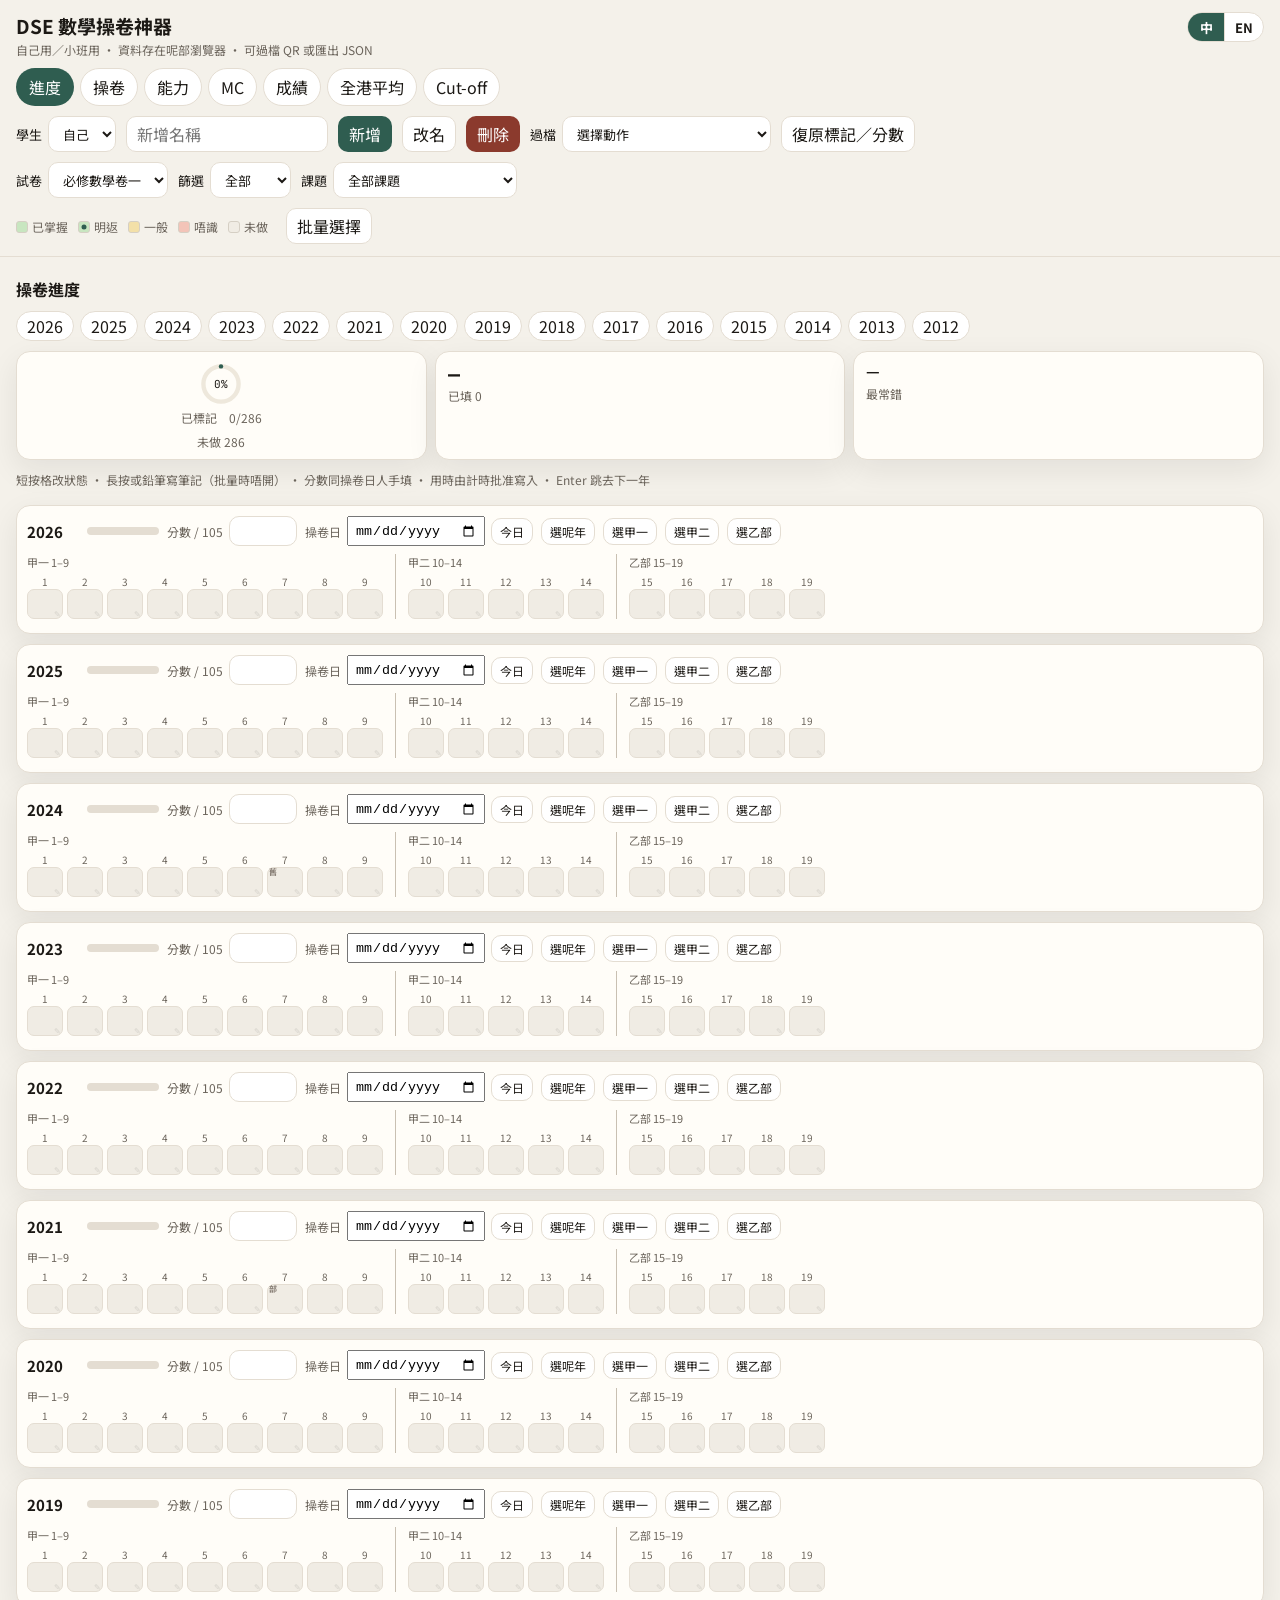
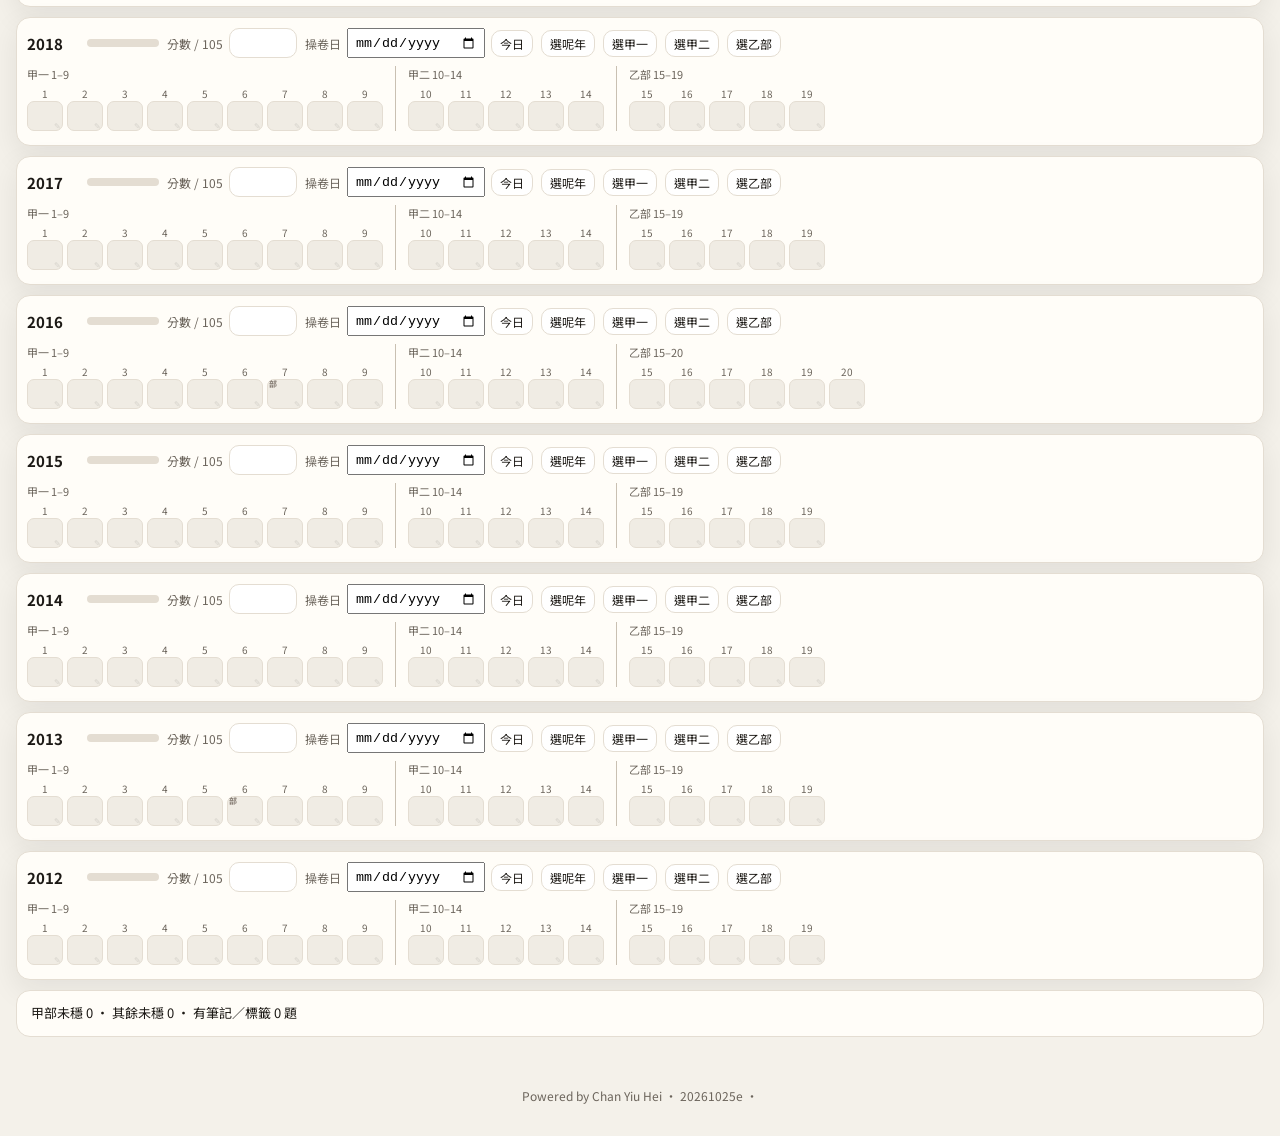
==== commit ccfad9d6: "Show strand mark share and rank topics by expected marks lost. The share chart sits under the sectio" ====
--- a/index.html
+++ b/index.html
@@ -7,7 +7,7 @@
   <link rel="preconnect" href="https://fonts.googleapis.com" />
   <link href="https://fonts.googleapis.com/css2?family=Noto+Sans+TC:wght@400;500;700&family=JetBrains+Mono:wght@500;700&display=swap" rel="stylesheet" />
   <link rel="stylesheet" href="./styles.css?v=20261004e" />
-  <link rel="stylesheet" href="./patch.css?v=20261025d" />
+  <link rel="stylesheet" href="./patch.css?v=20261025e" />
 </head>
 <body>
   <header>
@@ -222,6 +222,14 @@
       </div>
       <h3 class="sec-title">多年分部對比</h3>
       <div style="overflow:auto" id="itemMulti"></div>
+      <details id="strandBox">
+        <summary class="sec-title">範疇佔分</summary>
+        <div class="strand-tools">
+          <label>由 <select id="strandFrom"></select></label>
+          <label>至 <select id="strandTo"></select></label>
+        </div>
+        <div id="strandBody"></div>
+      </details>
       <details id="itemTopicBox" hidden>
         <summary class="sec-title" id="itemTopicSummary">卷二課題表現（所有合計）</summary>
         <div id="itemTopics"></div>
@@ -352,7 +360,7 @@
       <div id="markSheet" hidden></div>
     </section>
   </main>
-  <footer>Powered by Chan Yiu Hei · 20261025d · <a id="offlineLink" hidden>離線版</a></footer>
+  <footer>Powered by Chan Yiu Hei · 20261025e · <a id="offlineLink" hidden>離線版</a></footer>
   <button type="button" id="toTop" class="to-top" hidden aria-label="回到頂">↑</button>
   <dialog id="askDlg">
     <div class="dlg">
@@ -469,15 +477,15 @@
   <script src="./data/m2-y24-26.js?v=20260930b"></script>
   <script src="./data/m2-join.js?v=20260930b"></script>
   <script src="./data/item-stats.js?v=20260930a"></script>
-  <script src="./app.js?v=20261025d"></script>
-  <script src="./app-m2a.js?v=20261025d"></script>
-  <script src="./app-m2b.js?v=20261025d"></script>
-  <script src="./app-m2c.js?v=20261025d"></script>
+  <script src="./app.js?v=20261025e"></script>
+  <script src="./app-m2a.js?v=20261025e"></script>
+  <script src="./app-m2b.js?v=20261025e"></script>
+  <script src="./app-m2c.js?v=20261025e"></script>
   <script src="./app-m2-fix.js?v=20260920m"></script>
-  <script src="./app-patch.js?v=20261025d"></script>
-  <script src="./app-m2-ui.js?v=20261025d"></script>
-  <script src="./app-mc-sheet.js?v=20261025d"></script>
-  <script src="./app-mark-sheet.js?v=20261025d"></script>
-  <script src="./app-qr-pack.js?v=20261025d"></script>
+  <script src="./app-patch.js?v=20261025e"></script>
+  <script src="./app-m2-ui.js?v=20261025e"></script>
+  <script src="./app-mc-sheet.js?v=20261025e"></script>
+  <script src="./app-mark-sheet.js?v=20261025e"></script>
+  <script src="./app-qr-pack.js?v=20261025e"></script>
 </body>
 </html>
--- a/patch.css
+++ b/patch.css
@@ -368,8 +368,18 @@
 .freq-table .freq-topic { left: 36px; min-width: 148px; max-width: 196px; white-space: normal; z-index: 2; box-shadow: 1px 0 0 var(--line); }
 .freq-table th:not(.sticky-col),
 .freq-table td:not(.sticky-col) { text-align: center; white-space: nowrap; width: 32px; padding: 6px 4px; }
+.strand-tools { display: flex; gap: 12px; align-items: center; margin: 8px 0; font-size: 13px; }
+.strand-tools select { margin-left: 4px; }
+.strand-bar { display: flex; height: 28px; border-radius: 99px; overflow: hidden; background: #eee8dc; }
+.strand-bar.thin { height: 10px; }
+.strand-bar i { display: flex; align-items: center; justify-content: center; height: 100%; font-size: 11px; font-weight: 700; overflow: hidden; white-space: nowrap; }
+.strand-legend { display: flex; flex-wrap: wrap; gap: 8px 14px; margin: 8px 0; font-size: 12px; }
+.strand-legend span { display: inline-flex; align-items: center; gap: 6px; }
+.strand-legend b { width: 8px; height: 8px; border-radius: 99px; flex: 0 0 8px; }
+.strand-year { display: grid; grid-template-columns: 42px minmax(0, 1fr); gap: 8px; align-items: center; margin: 4px 0; }
+.strand-year em { font-style: normal; font-size: 12px; color: var(--muted); }
+.xfer-notes { display: flex; align-items: center; gap: 8px; margin: 0 0 8px; }
 .lang-seg { flex: none; align-self: flex-start; }
-.xfer-notes { display: flex; align-items: center; gap: 8px; margin: 0 0 8px; }
 .lang-seg button { min-width: 36px; height: 28px; padding: 0 10px; font-weight: 700; }
 .score-head { display: flex; align-items: center; gap: 18px; }
 .score-head .score-ring { flex: 0 0 108px; }
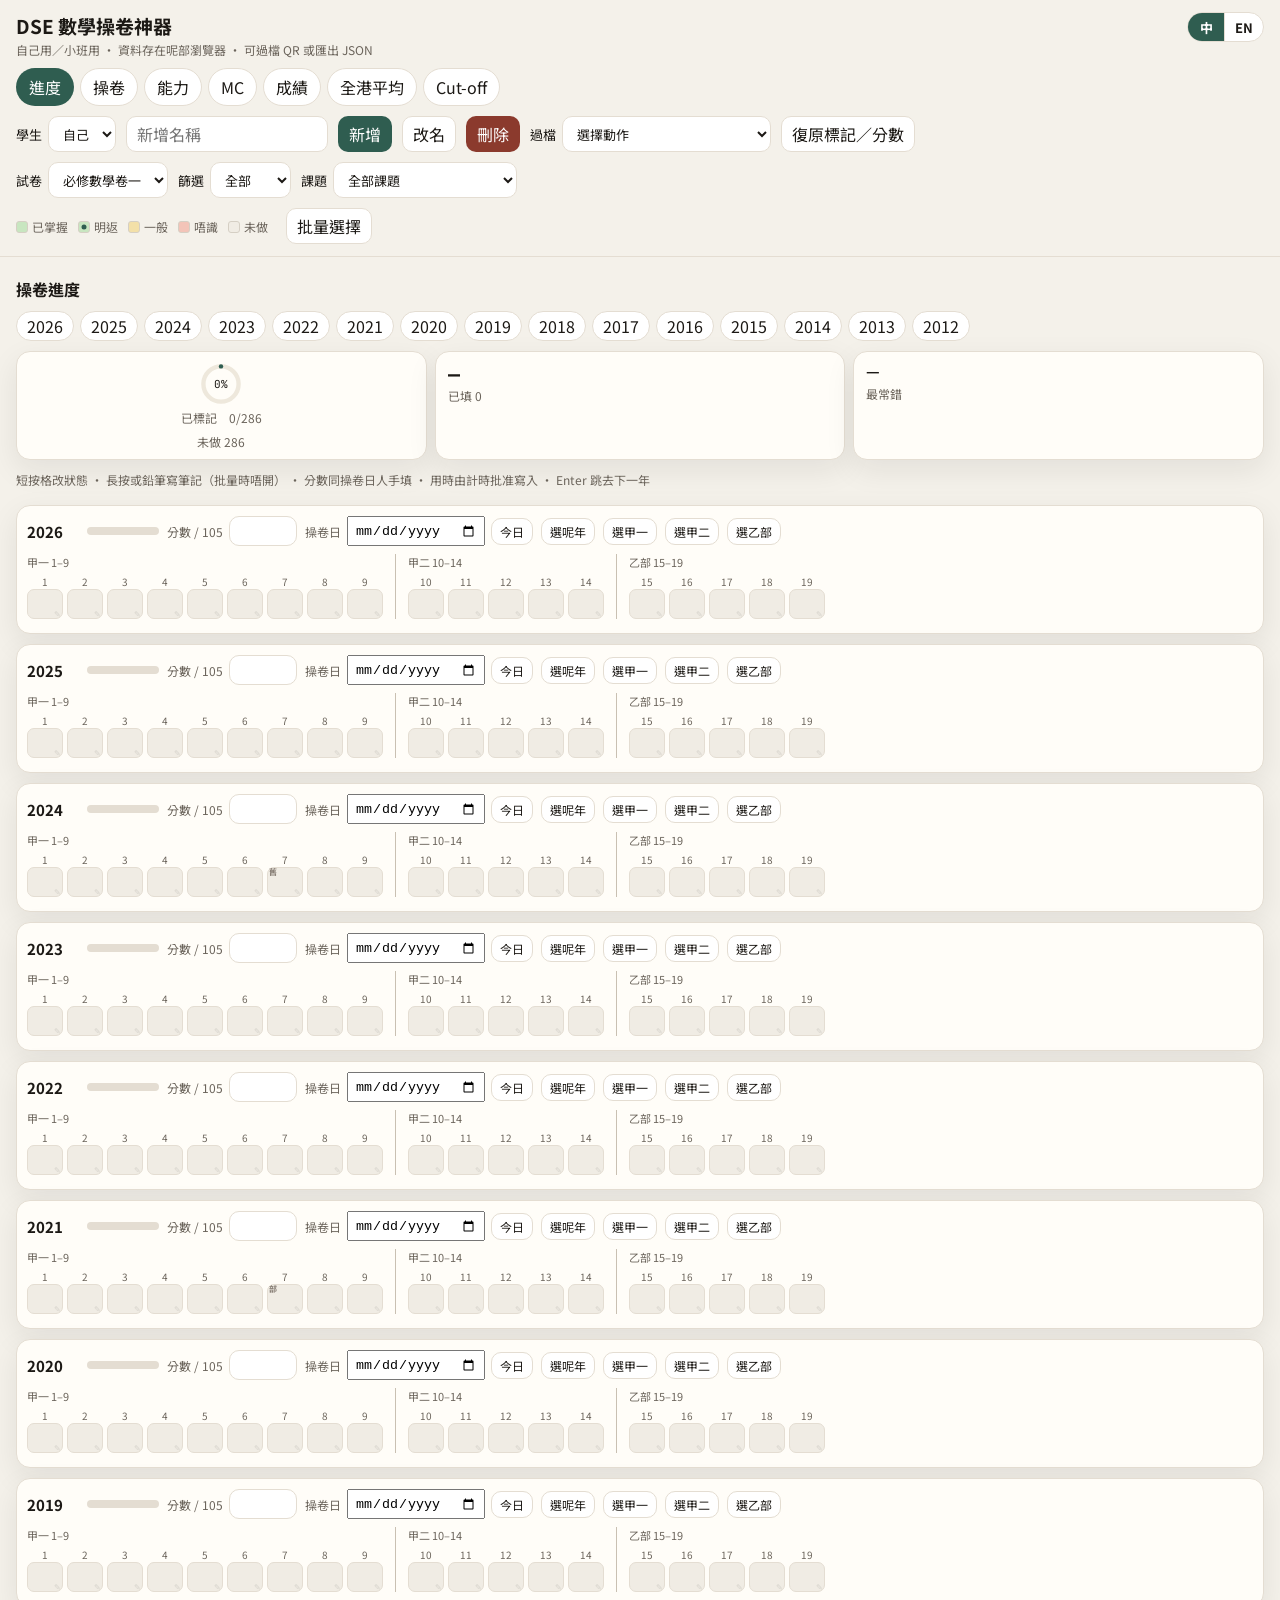
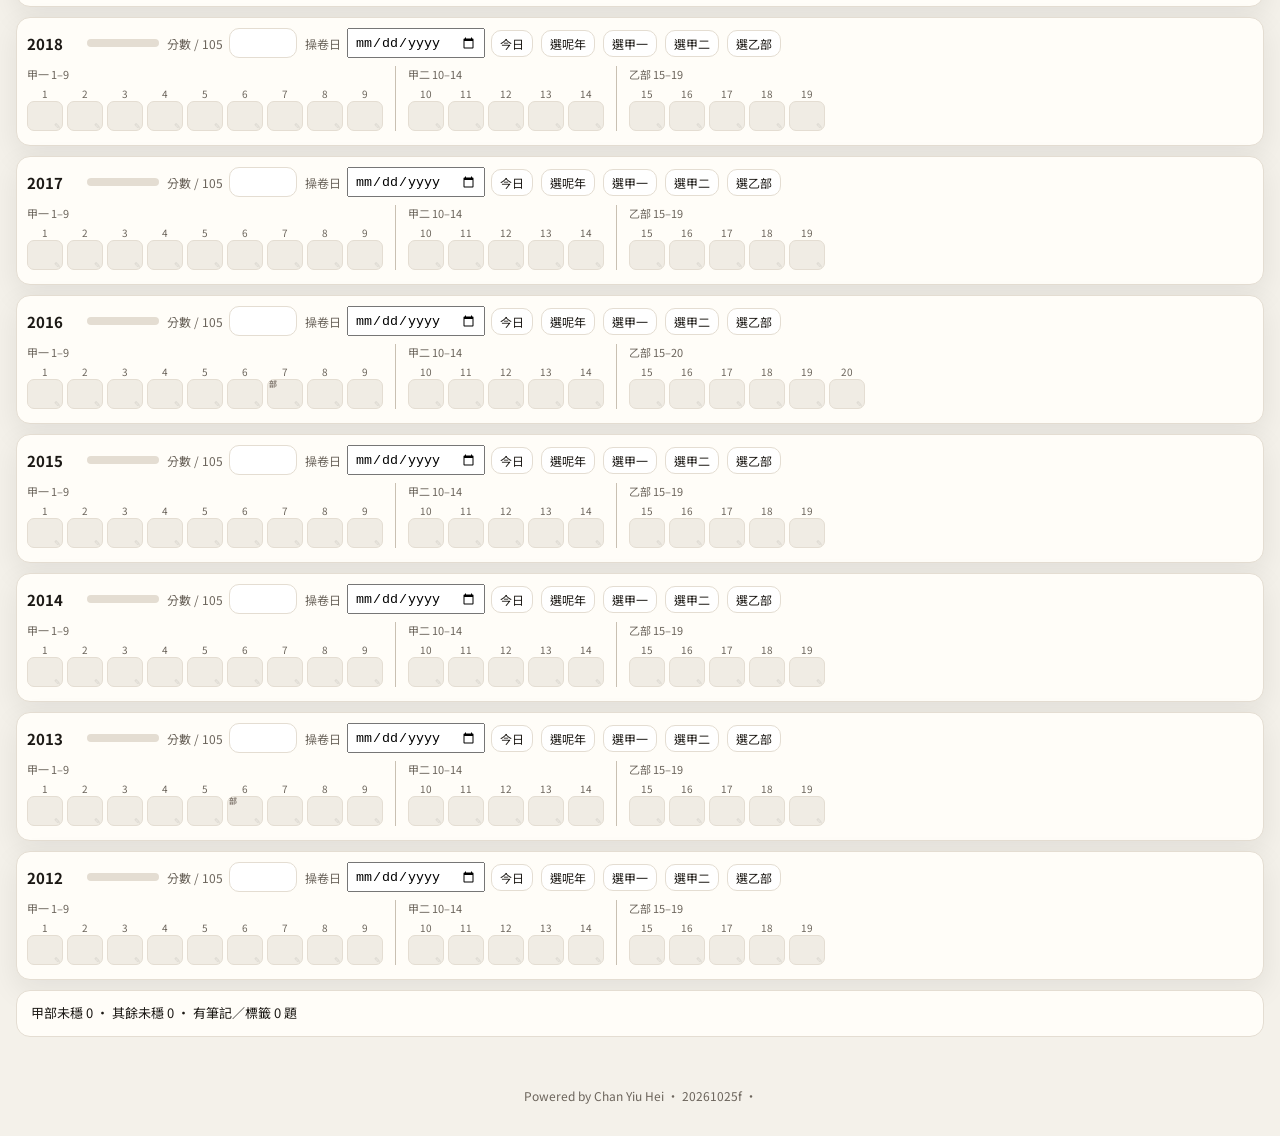
==== commit 86d03ff5: "Restore topic tables and draw the strand share chart. Topic rows are ranked by score rate again, and" ====
--- a/index.html
+++ b/index.html
@@ -7,7 +7,7 @@
   <link rel="preconnect" href="https://fonts.googleapis.com" />
   <link href="https://fonts.googleapis.com/css2?family=Noto+Sans+TC:wght@400;500;700&family=JetBrains+Mono:wght@500;700&display=swap" rel="stylesheet" />
   <link rel="stylesheet" href="./styles.css?v=20261004e" />
-  <link rel="stylesheet" href="./patch.css?v=20261025e" />
+  <link rel="stylesheet" href="./patch.css?v=20261025f" />
 </head>
 <body>
   <header>
@@ -360,7 +360,7 @@
       <div id="markSheet" hidden></div>
     </section>
   </main>
-  <footer>Powered by Chan Yiu Hei · 20261025e · <a id="offlineLink" hidden>離線版</a></footer>
+  <footer>Powered by Chan Yiu Hei · 20261025f · <a id="offlineLink" hidden>離線版</a></footer>
   <button type="button" id="toTop" class="to-top" hidden aria-label="回到頂">↑</button>
   <dialog id="askDlg">
     <div class="dlg">
@@ -477,15 +477,15 @@
   <script src="./data/m2-y24-26.js?v=20260930b"></script>
   <script src="./data/m2-join.js?v=20260930b"></script>
   <script src="./data/item-stats.js?v=20260930a"></script>
-  <script src="./app.js?v=20261025e"></script>
-  <script src="./app-m2a.js?v=20261025e"></script>
-  <script src="./app-m2b.js?v=20261025e"></script>
-  <script src="./app-m2c.js?v=20261025e"></script>
+  <script src="./app.js?v=20261025f"></script>
+  <script src="./app-m2a.js?v=20261025f"></script>
+  <script src="./app-m2b.js?v=20261025f"></script>
+  <script src="./app-m2c.js?v=20261025f"></script>
   <script src="./app-m2-fix.js?v=20260920m"></script>
-  <script src="./app-patch.js?v=20261025e"></script>
-  <script src="./app-m2-ui.js?v=20261025e"></script>
-  <script src="./app-mc-sheet.js?v=20261025e"></script>
-  <script src="./app-mark-sheet.js?v=20261025e"></script>
-  <script src="./app-qr-pack.js?v=20261025e"></script>
+  <script src="./app-patch.js?v=20261025f"></script>
+  <script src="./app-m2-ui.js?v=20261025f"></script>
+  <script src="./app-mc-sheet.js?v=20261025f"></script>
+  <script src="./app-mark-sheet.js?v=20261025f"></script>
+  <script src="./app-qr-pack.js?v=20261025f"></script>
 </body>
 </html>
--- a/patch.css
+++ b/patch.css
@@ -372,7 +372,8 @@
 .strand-tools select { margin-left: 4px; }
 .strand-bar { display: flex; height: 28px; border-radius: 99px; overflow: hidden; background: #eee8dc; }
 .strand-bar.thin { height: 10px; }
-.strand-bar i { display: flex; align-items: center; justify-content: center; height: 100%; font-size: 11px; font-weight: 700; overflow: hidden; white-space: nowrap; }
+.strand-bar span { display: flex; align-items: center; justify-content: center; height: 100%; min-width: 0; font-size: 11px; font-weight: 700; overflow: hidden; white-space: nowrap; }
+#strandBox > summary { cursor: pointer; font-weight: 700; font-size: 15px; }
 .strand-legend { display: flex; flex-wrap: wrap; gap: 8px 14px; margin: 8px 0; font-size: 12px; }
 .strand-legend span { display: inline-flex; align-items: center; gap: 6px; }
 .strand-legend b { width: 8px; height: 8px; border-radius: 99px; flex: 0 0 8px; }
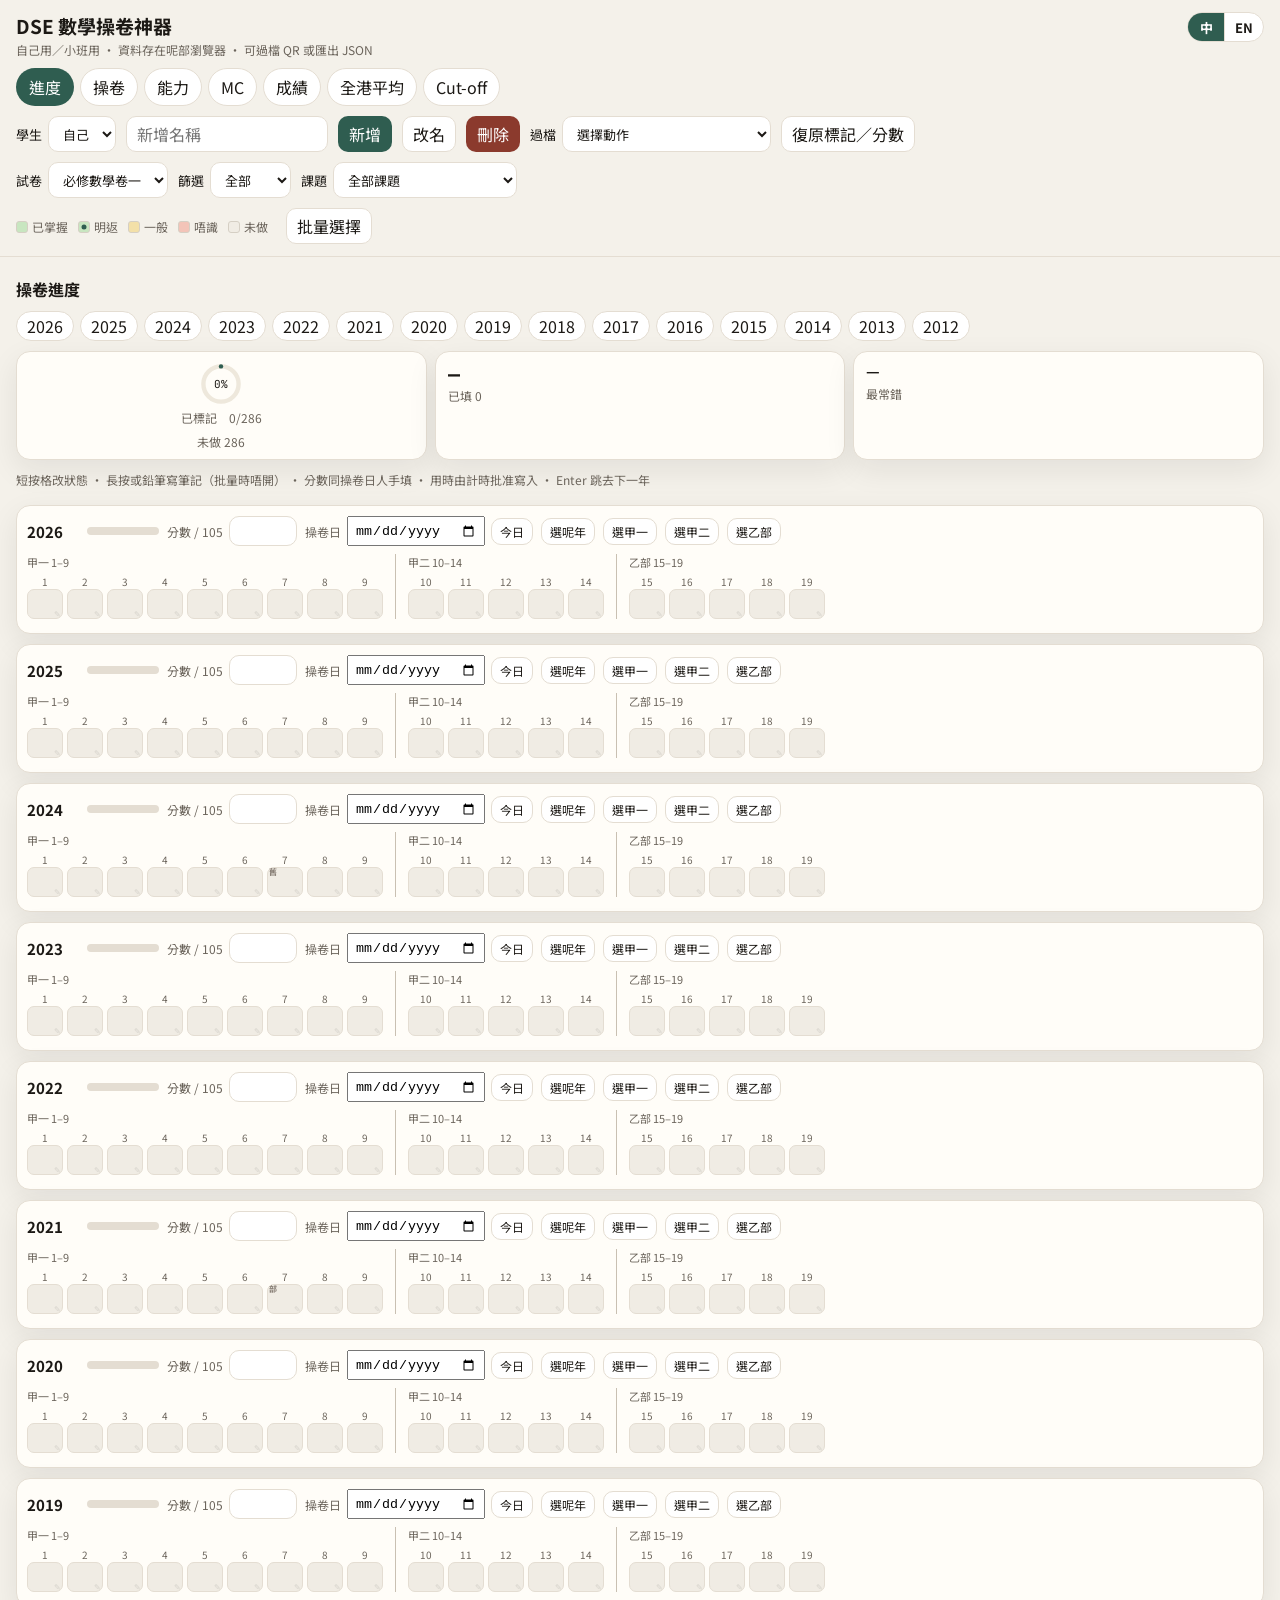
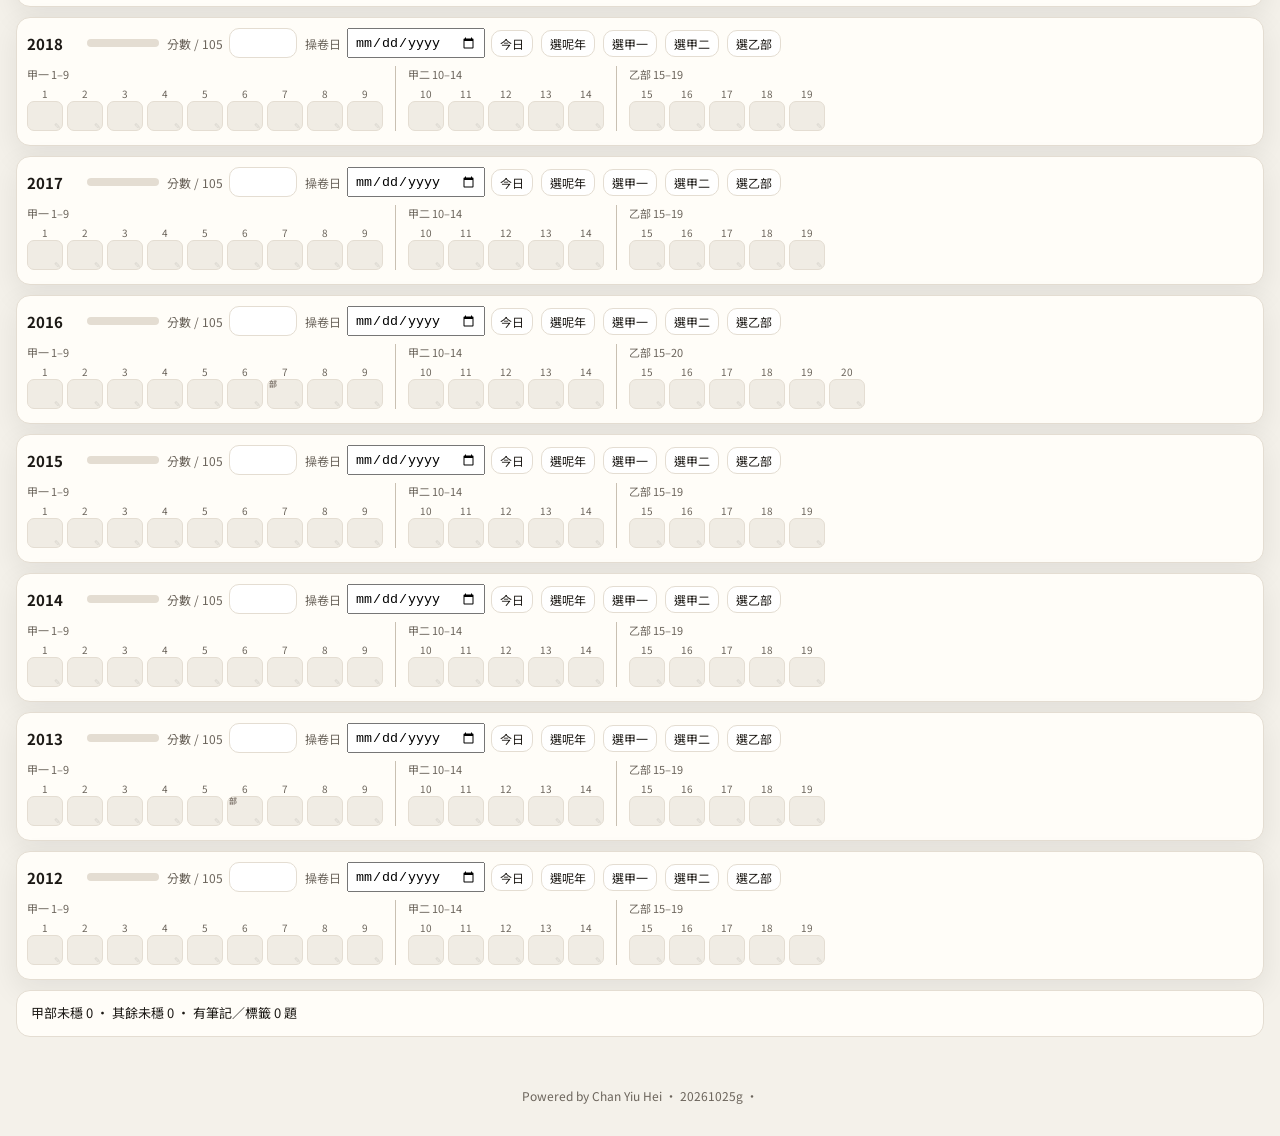
==== commit 801cca0f: "List strand years newest first and describe share changes as 佔比. The rise or fall is the change in m" ====
--- a/index.html
+++ b/index.html
@@ -7,7 +7,7 @@
   <link rel="preconnect" href="https://fonts.googleapis.com" />
   <link href="https://fonts.googleapis.com/css2?family=Noto+Sans+TC:wght@400;500;700&family=JetBrains+Mono:wght@500;700&display=swap" rel="stylesheet" />
   <link rel="stylesheet" href="./styles.css?v=20261004e" />
-  <link rel="stylesheet" href="./patch.css?v=20261025f" />
+  <link rel="stylesheet" href="./patch.css?v=20261025g" />
 </head>
 <body>
   <header>
@@ -360,7 +360,7 @@
       <div id="markSheet" hidden></div>
     </section>
   </main>
-  <footer>Powered by Chan Yiu Hei · 20261025f · <a id="offlineLink" hidden>離線版</a></footer>
+  <footer>Powered by Chan Yiu Hei · 20261025g · <a id="offlineLink" hidden>離線版</a></footer>
   <button type="button" id="toTop" class="to-top" hidden aria-label="回到頂">↑</button>
   <dialog id="askDlg">
     <div class="dlg">
@@ -477,15 +477,15 @@
   <script src="./data/m2-y24-26.js?v=20260930b"></script>
   <script src="./data/m2-join.js?v=20260930b"></script>
   <script src="./data/item-stats.js?v=20260930a"></script>
-  <script src="./app.js?v=20261025f"></script>
-  <script src="./app-m2a.js?v=20261025f"></script>
-  <script src="./app-m2b.js?v=20261025f"></script>
-  <script src="./app-m2c.js?v=20261025f"></script>
+  <script src="./app.js?v=20261025g"></script>
+  <script src="./app-m2a.js?v=20261025g"></script>
+  <script src="./app-m2b.js?v=20261025g"></script>
+  <script src="./app-m2c.js?v=20261025g"></script>
   <script src="./app-m2-fix.js?v=20260920m"></script>
-  <script src="./app-patch.js?v=20261025f"></script>
-  <script src="./app-m2-ui.js?v=20261025f"></script>
-  <script src="./app-mc-sheet.js?v=20261025f"></script>
-  <script src="./app-mark-sheet.js?v=20261025f"></script>
-  <script src="./app-qr-pack.js?v=20261025f"></script>
+  <script src="./app-patch.js?v=20261025g"></script>
+  <script src="./app-m2-ui.js?v=20261025g"></script>
+  <script src="./app-mc-sheet.js?v=20261025g"></script>
+  <script src="./app-mark-sheet.js?v=20261025g"></script>
+  <script src="./app-qr-pack.js?v=20261025g"></script>
 </body>
 </html>
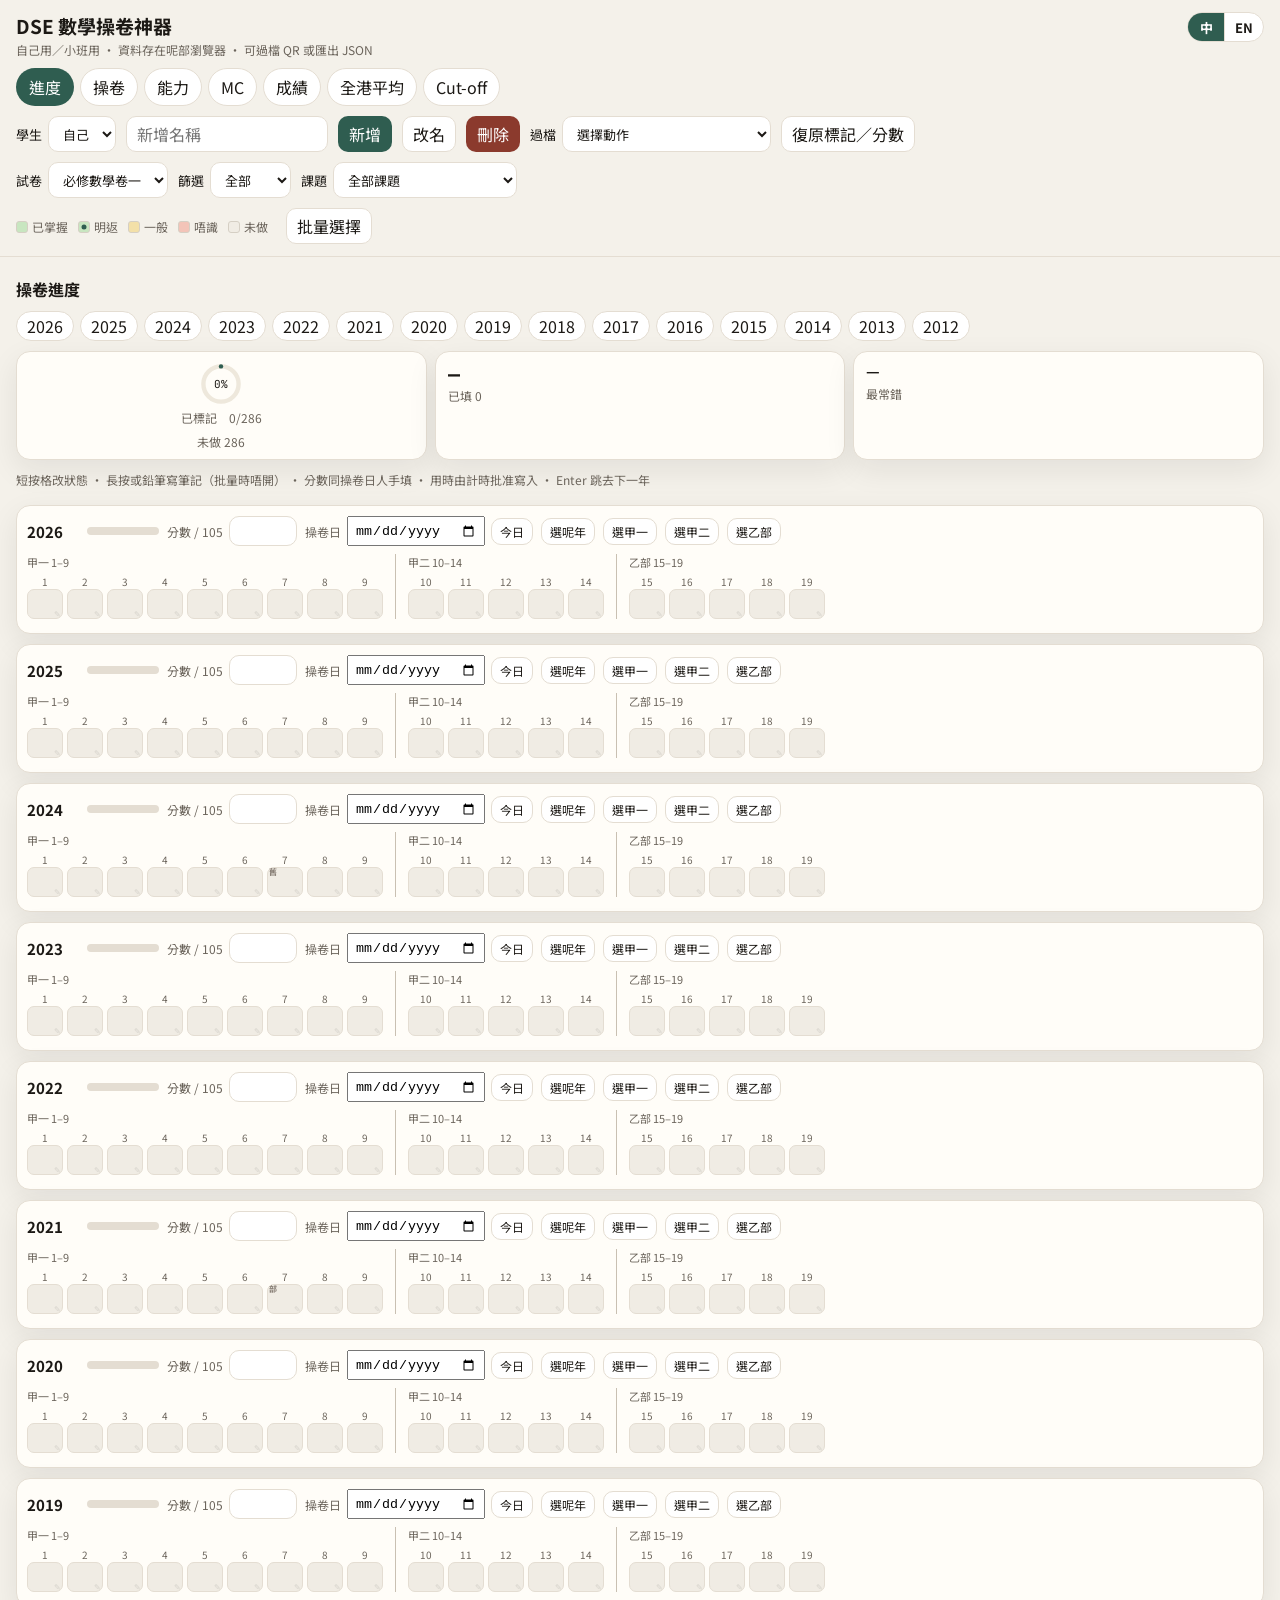
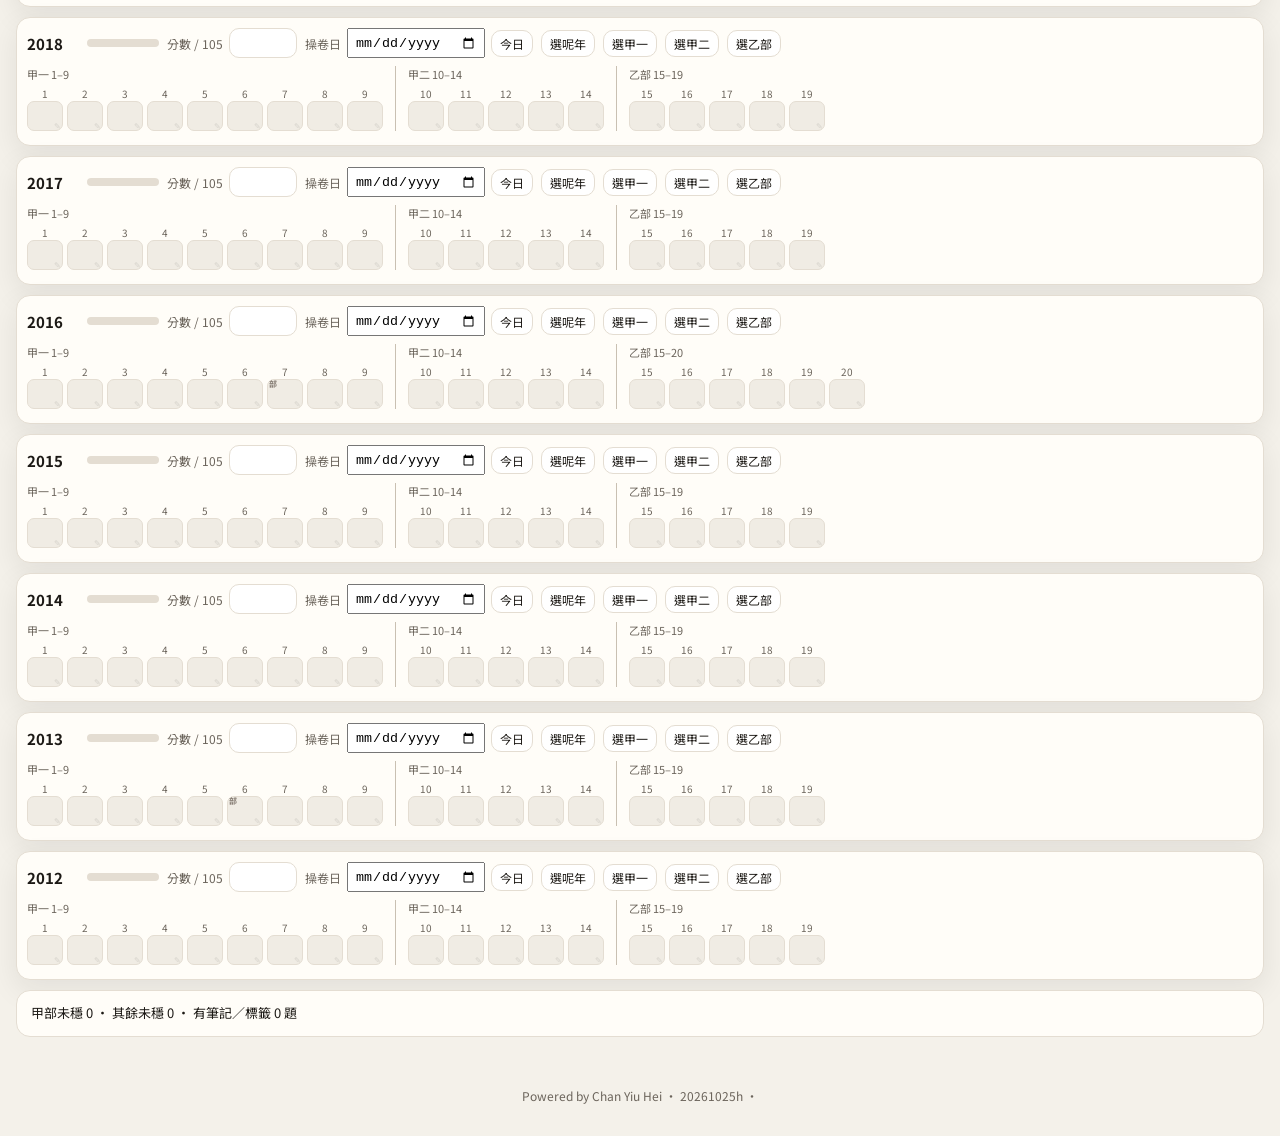
==== commit d8fcd85f: "Show a nearby grade gap and the top error reasons. The grade line appears only when five marks or fe" ====
--- a/index.html
+++ b/index.html
@@ -7,7 +7,7 @@
   <link rel="preconnect" href="https://fonts.googleapis.com" />
   <link href="https://fonts.googleapis.com/css2?family=Noto+Sans+TC:wght@400;500;700&family=JetBrains+Mono:wght@500;700&display=swap" rel="stylesheet" />
   <link rel="stylesheet" href="./styles.css?v=20261004e" />
-  <link rel="stylesheet" href="./patch.css?v=20261025g" />
+  <link rel="stylesheet" href="./patch.css?v=20261025h" />
 </head>
 <body>
   <header>
@@ -161,6 +161,7 @@
           <div id="axisLegend"></div>
         </details>
       </div>
+      <div id="tagFocus" hidden></div>
       <div class="toolbar excerpt-bar" id="weakExcerptBar">
         <h3 class="page-title excerpt-title">錯題摘錄</h3>
         <label>排列
@@ -360,7 +361,7 @@
       <div id="markSheet" hidden></div>
     </section>
   </main>
-  <footer>Powered by Chan Yiu Hei · 20261025g · <a id="offlineLink" hidden>離線版</a></footer>
+  <footer>Powered by Chan Yiu Hei · 20261025h · <a id="offlineLink" hidden>離線版</a></footer>
   <button type="button" id="toTop" class="to-top" hidden aria-label="回到頂">↑</button>
   <dialog id="askDlg">
     <div class="dlg">
@@ -477,15 +478,15 @@
   <script src="./data/m2-y24-26.js?v=20260930b"></script>
   <script src="./data/m2-join.js?v=20260930b"></script>
   <script src="./data/item-stats.js?v=20260930a"></script>
-  <script src="./app.js?v=20261025g"></script>
-  <script src="./app-m2a.js?v=20261025g"></script>
-  <script src="./app-m2b.js?v=20261025g"></script>
-  <script src="./app-m2c.js?v=20261025g"></script>
+  <script src="./app.js?v=20261025h"></script>
+  <script src="./app-m2a.js?v=20261025h"></script>
+  <script src="./app-m2b.js?v=20261025h"></script>
+  <script src="./app-m2c.js?v=20261025h"></script>
   <script src="./app-m2-fix.js?v=20260920m"></script>
-  <script src="./app-patch.js?v=20261025g"></script>
-  <script src="./app-m2-ui.js?v=20261025g"></script>
-  <script src="./app-mc-sheet.js?v=20261025g"></script>
-  <script src="./app-mark-sheet.js?v=20261025g"></script>
-  <script src="./app-qr-pack.js?v=20261025g"></script>
+  <script src="./app-patch.js?v=20261025h"></script>
+  <script src="./app-m2-ui.js?v=20261025h"></script>
+  <script src="./app-mc-sheet.js?v=20261025h"></script>
+  <script src="./app-mark-sheet.js?v=20261025h"></script>
+  <script src="./app-qr-pack.js?v=20261025h"></script>
 </body>
 </html>
--- a/patch.css
+++ b/patch.css
@@ -301,7 +301,12 @@
 .lv-big.lv-wait { font-size: 18px; font-weight: 700; }
 .lv-col .lv-bar { width: 100%; max-width: 100%; height: 8px; background: #eee8dc; border-radius: 99px; overflow: hidden; flex-shrink: 1; }
 .lv-col .lv-bar i { display: block; height: 100%; max-width: 100%; background: #2f5d50; }
-.lv-gap { display: block; margin-top: 6px; font-size: 12px; color: var(--muted); }
+.lv-col.has-next { max-width: 168px; }
+.lv-gap { display: block; margin-top: 6px; font-size: 11px; line-height: 1.35; color: var(--muted); font-weight: 400; }
+#tagFocus { margin: 2px 0 12px; }
+#tagFocus .sec-title { margin: 10px 0 4px; }
+.tag-line { display: flex; justify-content: space-between; gap: 12px; padding: 5px 0; font-size: 14px; border-bottom: 1px solid var(--line); }
+.tag-line b { font-weight: 700; white-space: nowrap; }
 .mc-bar i { position: relative; overflow: visible; height: 18px; }
 .mc-bar i b { border-radius: 99px; }
 .hk-tick { position: absolute; top: -4px; bottom: -4px; width: 2px; background: #1c1915; transform: translateX(-1px); }
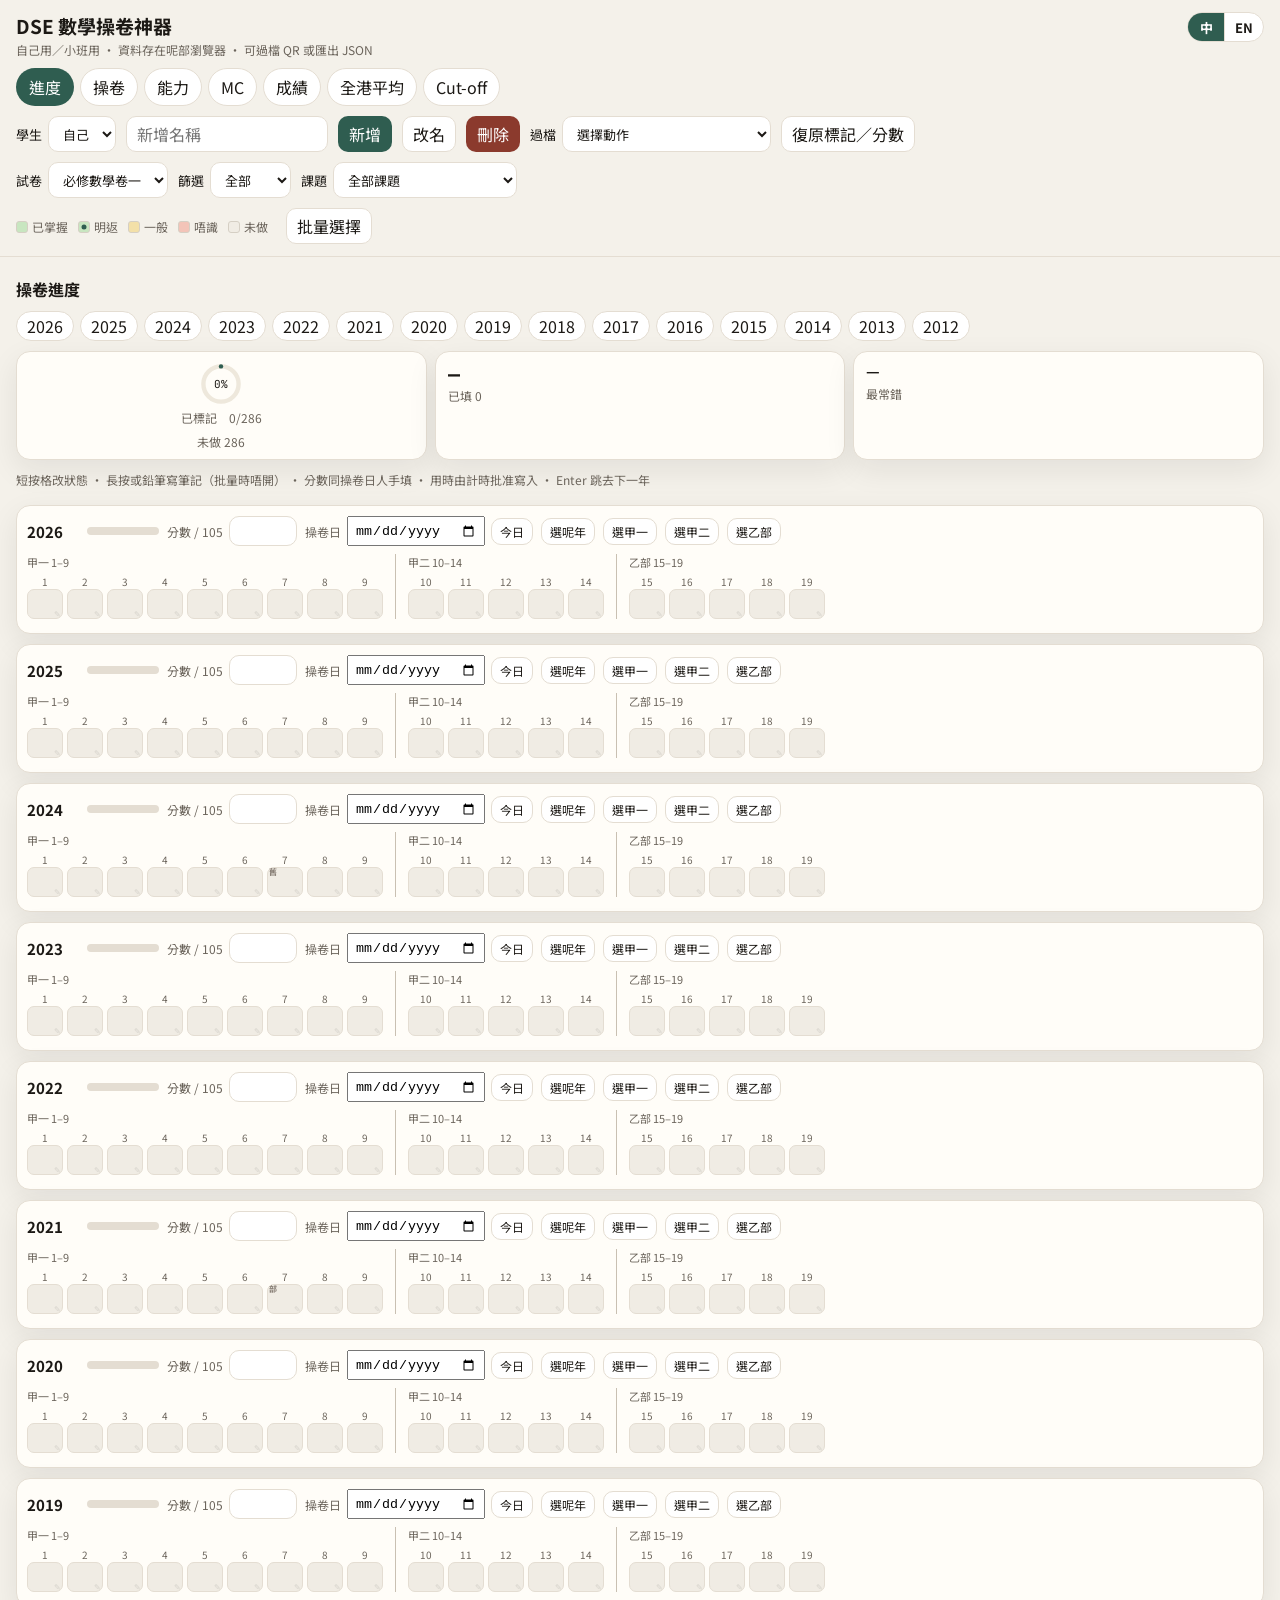
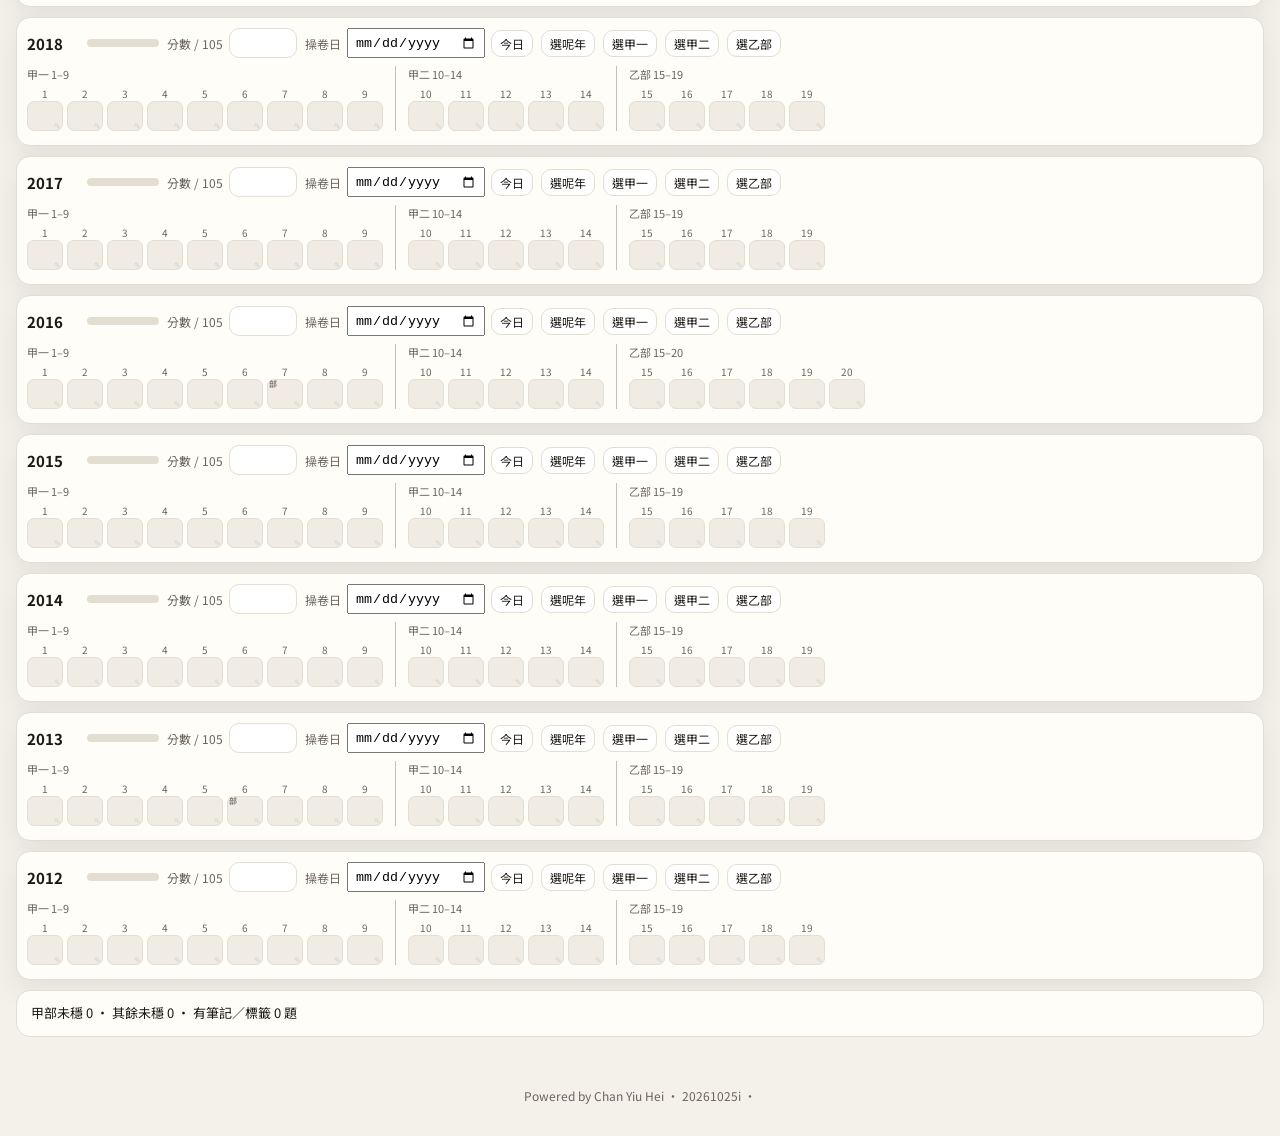
==== commit c397a6ae: "Mark often-tested MC topics and narrow the topic column. Topics with at least eight questions in the" ====
--- a/index.html
+++ b/index.html
@@ -7,7 +7,7 @@
   <link rel="preconnect" href="https://fonts.googleapis.com" />
   <link href="https://fonts.googleapis.com/css2?family=Noto+Sans+TC:wght@400;500;700&family=JetBrains+Mono:wght@500;700&display=swap" rel="stylesheet" />
   <link rel="stylesheet" href="./styles.css?v=20261004e" />
-  <link rel="stylesheet" href="./patch.css?v=20261025h" />
+  <link rel="stylesheet" href="./patch.css?v=20261025i" />
 </head>
 <body>
   <header>
@@ -361,7 +361,7 @@
       <div id="markSheet" hidden></div>
     </section>
   </main>
-  <footer>Powered by Chan Yiu Hei · 20261025h · <a id="offlineLink" hidden>離線版</a></footer>
+  <footer>Powered by Chan Yiu Hei · 20261025i · <a id="offlineLink" hidden>離線版</a></footer>
   <button type="button" id="toTop" class="to-top" hidden aria-label="回到頂">↑</button>
   <dialog id="askDlg">
     <div class="dlg">
@@ -478,15 +478,15 @@
   <script src="./data/m2-y24-26.js?v=20260930b"></script>
   <script src="./data/m2-join.js?v=20260930b"></script>
   <script src="./data/item-stats.js?v=20260930a"></script>
-  <script src="./app.js?v=20261025h"></script>
-  <script src="./app-m2a.js?v=20261025h"></script>
-  <script src="./app-m2b.js?v=20261025h"></script>
-  <script src="./app-m2c.js?v=20261025h"></script>
+  <script src="./app.js?v=20261025i"></script>
+  <script src="./app-m2a.js?v=20261025i"></script>
+  <script src="./app-m2b.js?v=20261025i"></script>
+  <script src="./app-m2c.js?v=20261025i"></script>
   <script src="./app-m2-fix.js?v=20260920m"></script>
-  <script src="./app-patch.js?v=20261025h"></script>
-  <script src="./app-m2-ui.js?v=20261025h"></script>
-  <script src="./app-mc-sheet.js?v=20261025h"></script>
-  <script src="./app-mark-sheet.js?v=20261025h"></script>
-  <script src="./app-qr-pack.js?v=20261025h"></script>
+  <script src="./app-patch.js?v=20261025i"></script>
+  <script src="./app-m2-ui.js?v=20261025i"></script>
+  <script src="./app-mc-sheet.js?v=20261025i"></script>
+  <script src="./app-mark-sheet.js?v=20261025i"></script>
+  <script src="./app-qr-pack.js?v=20261025i"></script>
 </body>
 </html>
--- a/patch.css
+++ b/patch.css
@@ -364,15 +364,22 @@
 .q-flag.bad { color: #a33b2c; border-color: #efc2ba; }
 .q-flag.sure { color: #1c1915; border-color: #1c1915; }
 .freq-scroll { overflow: auto; }
-.freq-table { width: max-content; min-width: 100%; border-collapse: separate; border-spacing: 0; }
+.freq-table { width: max-content; border-collapse: separate; border-spacing: 0; }
 .freq-table .freq-part,
 .freq-table .freq-topic { position: sticky; background: #fff; }
 .freq-table thead .freq-part,
 .freq-table thead .freq-topic { background: #f7f3eb; }
 .freq-table .freq-part { left: 0; width: 36px; min-width: 36px; max-width: 36px; text-align: center; z-index: 3; }
-.freq-table .freq-topic { left: 36px; min-width: 148px; max-width: 196px; white-space: normal; z-index: 2; box-shadow: 1px 0 0 var(--line); }
+.freq-table .freq-topic { left: 36px; width: 120px; min-width: 120px; max-width: 120px; white-space: normal; z-index: 2; box-shadow: 1px 0 0 var(--line); }
 .freq-table th:not(.sticky-col),
 .freq-table td:not(.sticky-col) { text-align: center; white-space: nowrap; width: 32px; padding: 6px 4px; }
+.freq-table .freq-sum { width: 48px; min-width: 48px; white-space: normal; }
+.freq-table .freq-sum b,
+.freq-table .freq-sum small { display: block; line-height: 1.2; }
+.freq-table .freq-sum small { font-size: 10px; font-weight: 700; }
+.freq-table .freq-sum small.hi { color: #2c6b38; }
+.freq-table .freq-sum small.mid { color: #8a6a12; }
+.freq-table .freq-sum small.lo { color: #a33b2c; }
 .strand-tools { display: flex; gap: 12px; align-items: center; margin: 8px 0; font-size: 13px; }
 .strand-tools select { margin-left: 4px; }
 .strand-bar { display: flex; height: 28px; border-radius: 99px; overflow: hidden; background: #eee8dc; }
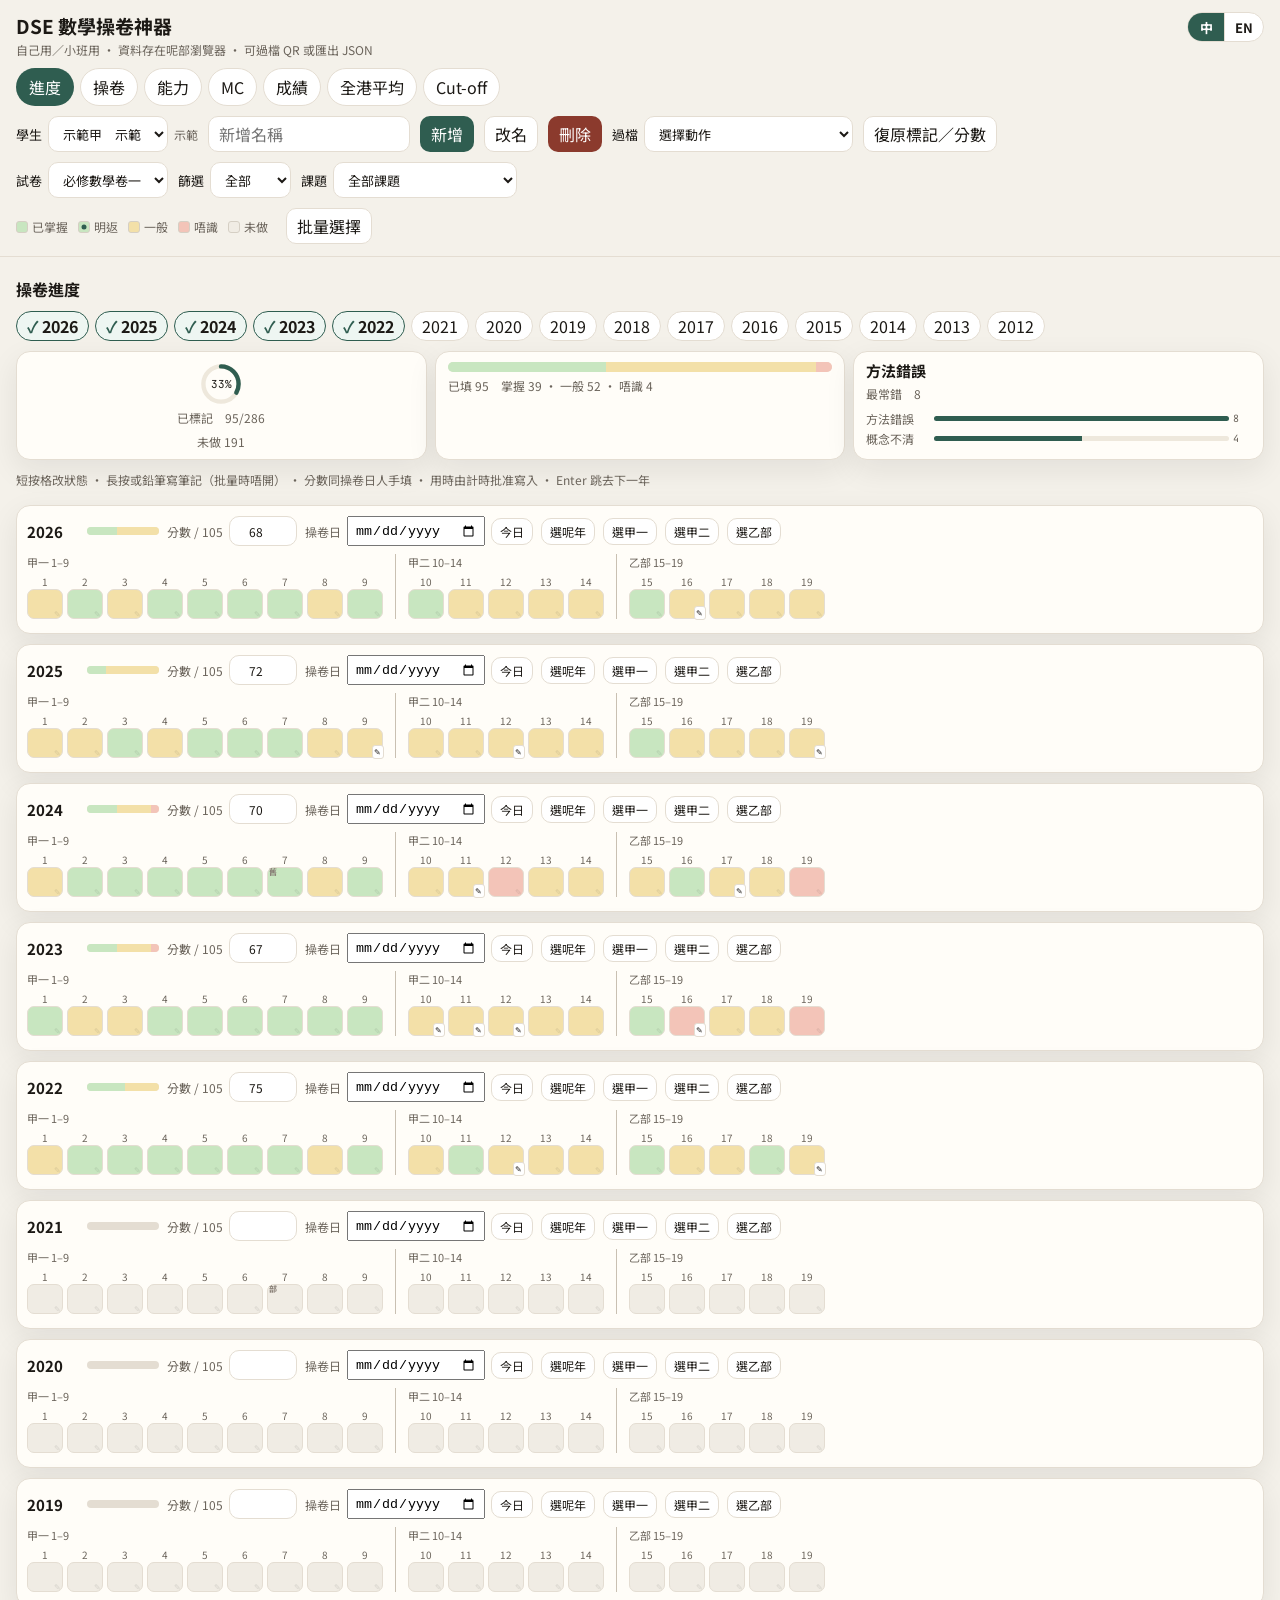
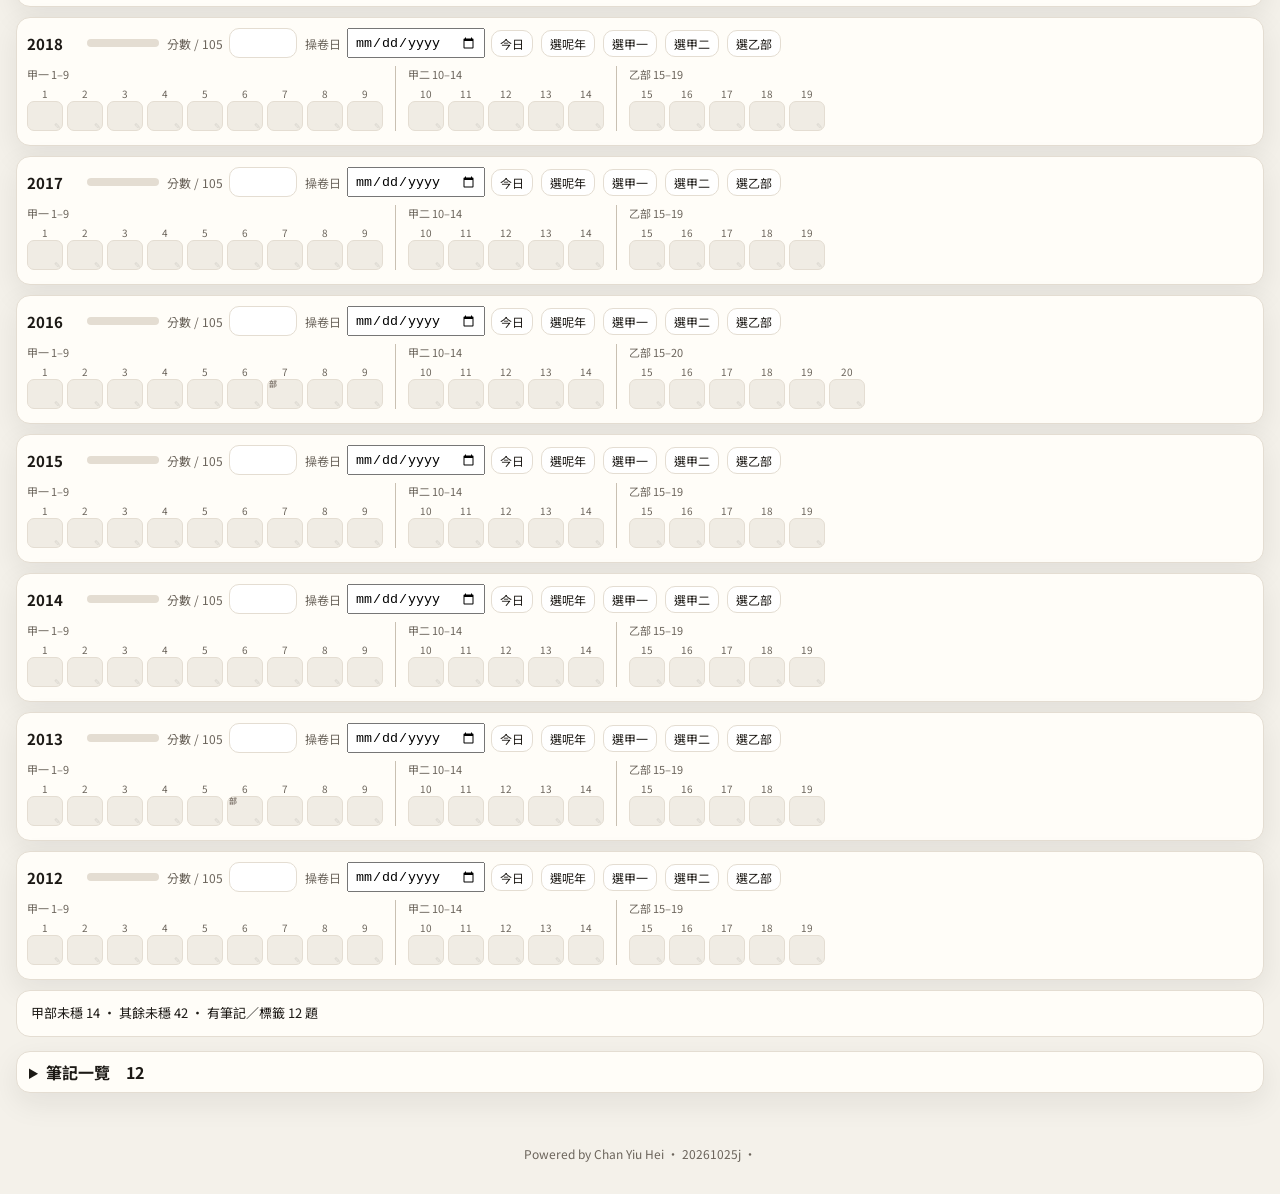
==== commit cbb42ee4: "Gray rare MC topics and seed a tagged demo student. New browsers start on 示範甲. The five-student demo" ====
--- a/index.html
+++ b/index.html
@@ -7,7 +7,7 @@
   <link rel="preconnect" href="https://fonts.googleapis.com" />
   <link href="https://fonts.googleapis.com/css2?family=Noto+Sans+TC:wght@400;500;700&family=JetBrains+Mono:wght@500;700&display=swap" rel="stylesheet" />
   <link rel="stylesheet" href="./styles.css?v=20261004e" />
-  <link rel="stylesheet" href="./patch.css?v=20261025i" />
+  <link rel="stylesheet" href="./patch.css?v=20261025j" />
 </head>
 <body>
   <header>
@@ -33,7 +33,7 @@
         <button class="tab" data-view="class" id="classTab" hidden>班況</button>
       </nav>
       <div class="toolbar" id="peopleBar">
-        <label>學生 <select id="profile"></select></label>
+        <label>學生 <select id="profile"></select> <span id="demoMark" class="sub" hidden>示範</span></label>
         <label id="profileClassWrap" hidden>班
           <select id="profileClass"></select>
         </label>
@@ -193,6 +193,7 @@
       <div id="mcResult"></div>
       <details class="freq-box" id="mcFreqBox" open>
         <summary>課題頻率（只列該部分曾出現過嘅課題；已隱藏舊課程）</summary>
+        <div class="freq-tools"><button type="button" class="ghost" id="mcFreqBandBtn">年份色階　關</button></div>
         <div id="mcFreq"></div>
       </details>
     </section>
@@ -361,7 +362,7 @@
       <div id="markSheet" hidden></div>
     </section>
   </main>
-  <footer>Powered by Chan Yiu Hei · 20261025i · <a id="offlineLink" hidden>離線版</a></footer>
+  <footer>Powered by Chan Yiu Hei · 20261025j · <a id="offlineLink" hidden>離線版</a></footer>
   <button type="button" id="toTop" class="to-top" hidden aria-label="回到頂">↑</button>
   <dialog id="askDlg">
     <div class="dlg">
@@ -478,15 +479,16 @@
   <script src="./data/m2-y24-26.js?v=20260930b"></script>
   <script src="./data/m2-join.js?v=20260930b"></script>
   <script src="./data/item-stats.js?v=20260930a"></script>
-  <script src="./app.js?v=20261025i"></script>
-  <script src="./app-m2a.js?v=20261025i"></script>
-  <script src="./app-m2b.js?v=20261025i"></script>
-  <script src="./app-m2c.js?v=20261025i"></script>
+  <script src="./data/demo-jia.js?v=20261025j"></script>
+  <script src="./app.js?v=20261025j"></script>
+  <script src="./app-m2a.js?v=20261025j"></script>
+  <script src="./app-m2b.js?v=20261025j"></script>
+  <script src="./app-m2c.js?v=20261025j"></script>
   <script src="./app-m2-fix.js?v=20260920m"></script>
-  <script src="./app-patch.js?v=20261025i"></script>
-  <script src="./app-m2-ui.js?v=20261025i"></script>
-  <script src="./app-mc-sheet.js?v=20261025i"></script>
-  <script src="./app-mark-sheet.js?v=20261025i"></script>
-  <script src="./app-qr-pack.js?v=20261025i"></script>
+  <script src="./app-patch.js?v=20261025j"></script>
+  <script src="./app-m2-ui.js?v=20261025j"></script>
+  <script src="./app-mc-sheet.js?v=20261025j"></script>
+  <script src="./app-mark-sheet.js?v=20261025j"></script>
+  <script src="./app-qr-pack.js?v=20261025j"></script>
 </body>
 </html>
--- a/patch.css
+++ b/patch.css
@@ -364,22 +364,18 @@
 .q-flag.bad { color: #a33b2c; border-color: #efc2ba; }
 .q-flag.sure { color: #1c1915; border-color: #1c1915; }
 .freq-scroll { overflow: auto; }
+.freq-tools { margin: 8px 0; }
 .freq-table { width: max-content; border-collapse: separate; border-spacing: 0; }
 .freq-table .freq-part,
 .freq-table .freq-topic { position: sticky; background: #fff; }
 .freq-table thead .freq-part,
 .freq-table thead .freq-topic { background: #f7f3eb; }
 .freq-table .freq-part { left: 0; width: 36px; min-width: 36px; max-width: 36px; text-align: center; z-index: 3; }
-.freq-table .freq-topic { left: 36px; width: 120px; min-width: 120px; max-width: 120px; white-space: normal; z-index: 2; box-shadow: 1px 0 0 var(--line); }
+.freq-table .freq-topic { left: 36px; width: 160px; min-width: 160px; max-width: 160px; white-space: normal; z-index: 2; box-shadow: 1px 0 0 var(--line); }
+.freq-table .freq-topic.rare { color: var(--muted); }
 .freq-table th:not(.sticky-col),
 .freq-table td:not(.sticky-col) { text-align: center; white-space: nowrap; width: 32px; padding: 6px 4px; }
 .freq-table .freq-sum { width: 48px; min-width: 48px; white-space: normal; }
-.freq-table .freq-sum b,
-.freq-table .freq-sum small { display: block; line-height: 1.2; }
-.freq-table .freq-sum small { font-size: 10px; font-weight: 700; }
-.freq-table .freq-sum small.hi { color: #2c6b38; }
-.freq-table .freq-sum small.mid { color: #8a6a12; }
-.freq-table .freq-sum small.lo { color: #a33b2c; }
 .strand-tools { display: flex; gap: 12px; align-items: center; margin: 8px 0; font-size: 13px; }
 .strand-tools select { margin-left: 4px; }
 .strand-bar { display: flex; height: 28px; border-radius: 99px; overflow: hidden; background: #eee8dc; }
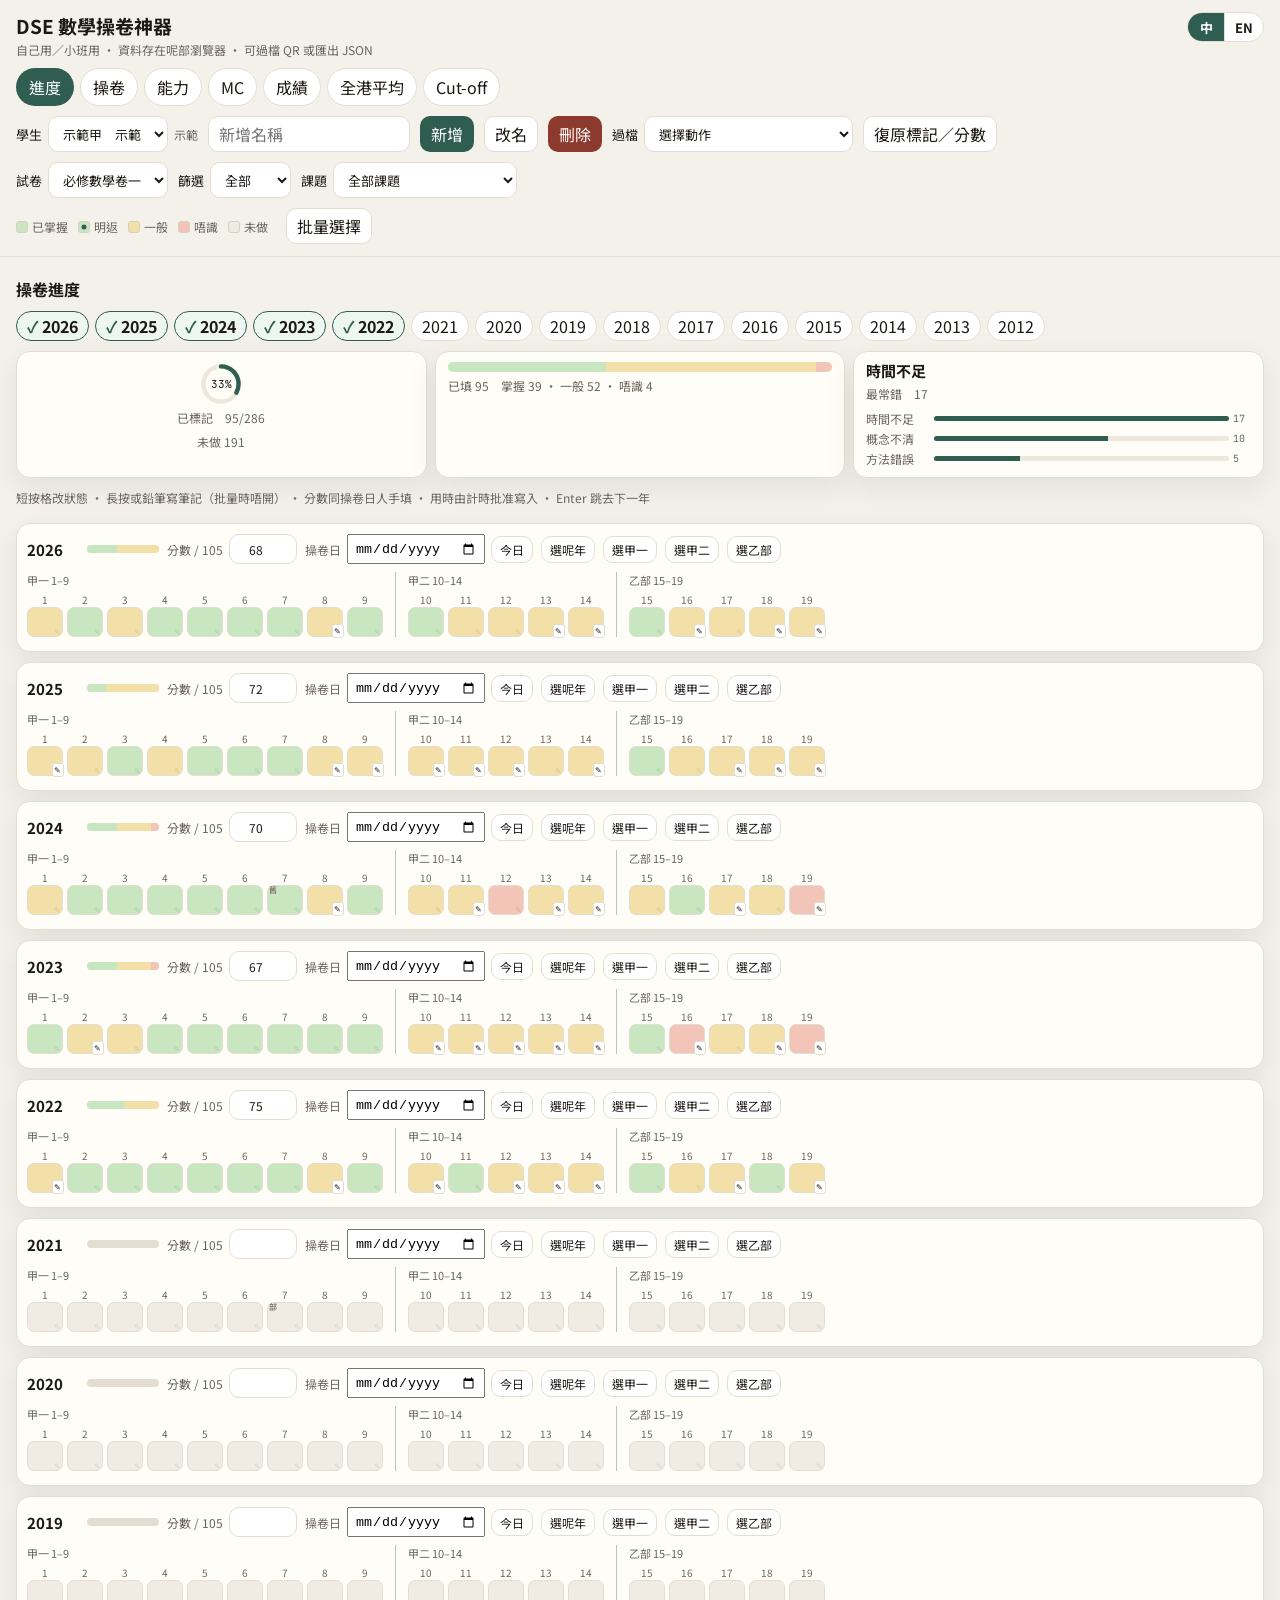
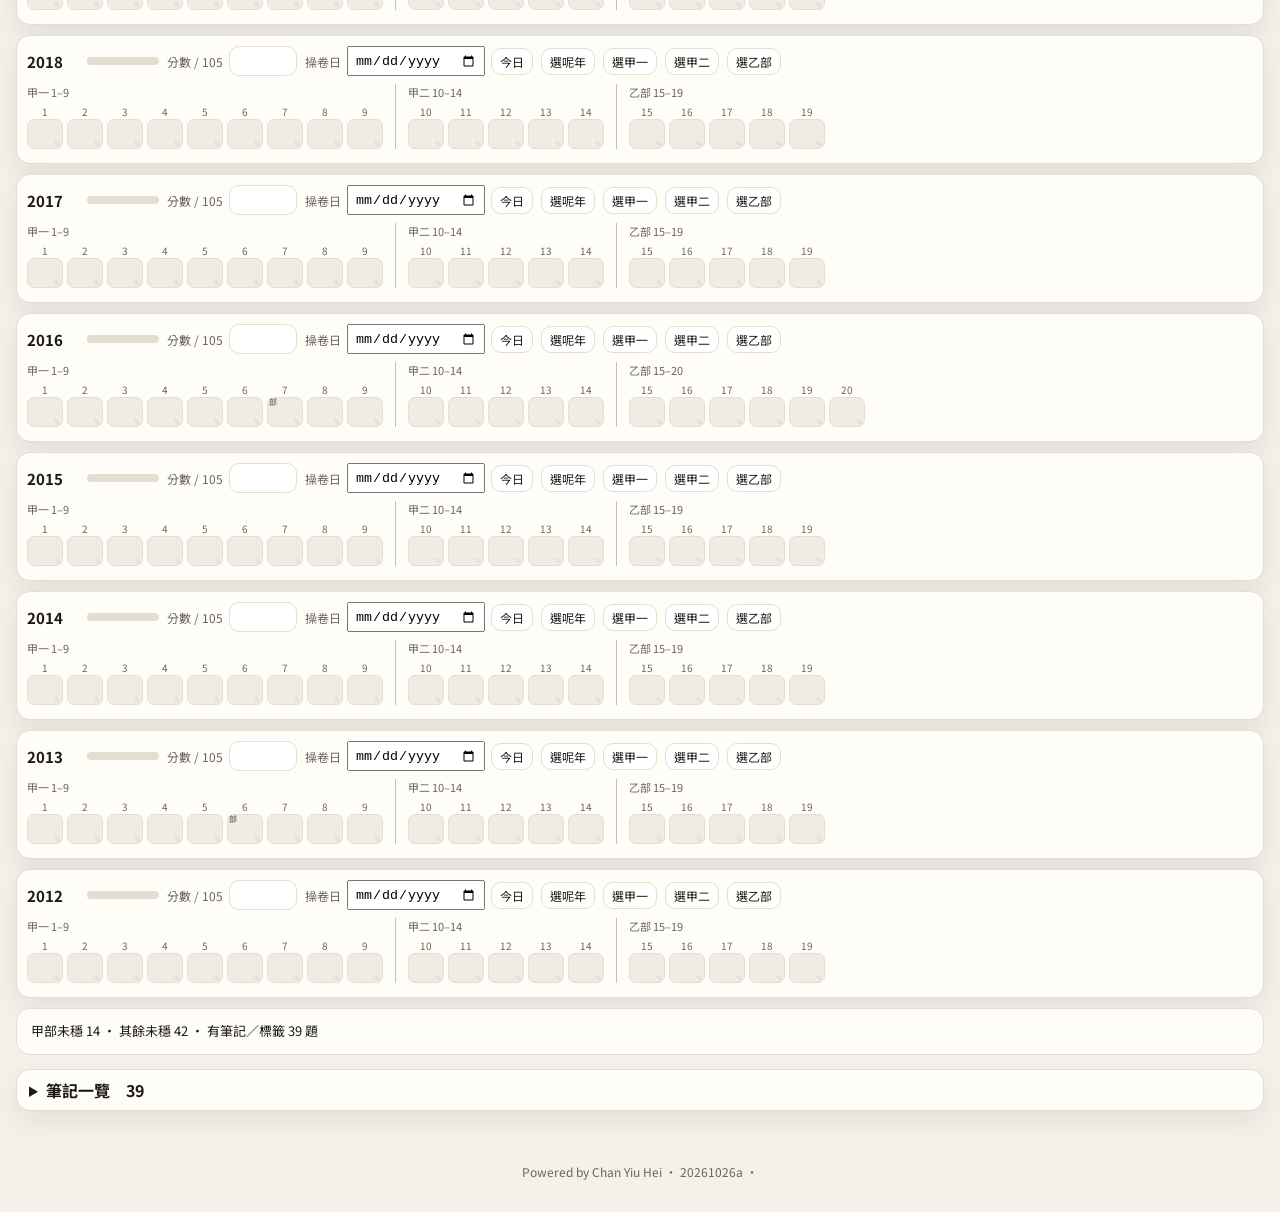
==== commit 4c646f3d: "Shade rare topics and tag many more demo mistakes. The hit-rate toggle is renamed, and each demo stu" ====
--- a/index.html
+++ b/index.html
@@ -7,7 +7,7 @@
   <link rel="preconnect" href="https://fonts.googleapis.com" />
   <link href="https://fonts.googleapis.com/css2?family=Noto+Sans+TC:wght@400;500;700&family=JetBrains+Mono:wght@500;700&display=swap" rel="stylesheet" />
   <link rel="stylesheet" href="./styles.css?v=20261004e" />
-  <link rel="stylesheet" href="./patch.css?v=20261025j" />
+  <link rel="stylesheet" href="./patch.css?v=20261026a" />
 </head>
 <body>
   <header>
@@ -193,7 +193,7 @@
       <div id="mcResult"></div>
       <details class="freq-box" id="mcFreqBox" open>
         <summary>課題頻率（只列該部分曾出現過嘅課題；已隱藏舊課程）</summary>
-        <div class="freq-tools"><button type="button" class="ghost" id="mcFreqBandBtn">年份色階　關</button></div>
+        <div class="freq-tools"><button type="button" class="ghost" id="mcFreqBandBtn">命中率色階　關</button></div>
         <div id="mcFreq"></div>
       </details>
     </section>
@@ -362,7 +362,7 @@
       <div id="markSheet" hidden></div>
     </section>
   </main>
-  <footer>Powered by Chan Yiu Hei · 20261025j · <a id="offlineLink" hidden>離線版</a></footer>
+  <footer>Powered by Chan Yiu Hei · 20261026a · <a id="offlineLink" hidden>離線版</a></footer>
   <button type="button" id="toTop" class="to-top" hidden aria-label="回到頂">↑</button>
   <dialog id="askDlg">
     <div class="dlg">
@@ -479,16 +479,16 @@
   <script src="./data/m2-y24-26.js?v=20260930b"></script>
   <script src="./data/m2-join.js?v=20260930b"></script>
   <script src="./data/item-stats.js?v=20260930a"></script>
-  <script src="./data/demo-jia.js?v=20261025j"></script>
-  <script src="./app.js?v=20261025j"></script>
-  <script src="./app-m2a.js?v=20261025j"></script>
-  <script src="./app-m2b.js?v=20261025j"></script>
-  <script src="./app-m2c.js?v=20261025j"></script>
+  <script src="./data/demo-jia.js?v=20261026a"></script>
+  <script src="./app.js?v=20261026a"></script>
+  <script src="./app-m2a.js?v=20261026a"></script>
+  <script src="./app-m2b.js?v=20261026a"></script>
+  <script src="./app-m2c.js?v=20261026a"></script>
   <script src="./app-m2-fix.js?v=20260920m"></script>
-  <script src="./app-patch.js?v=20261025j"></script>
-  <script src="./app-m2-ui.js?v=20261025j"></script>
-  <script src="./app-mc-sheet.js?v=20261025j"></script>
-  <script src="./app-mark-sheet.js?v=20261025j"></script>
-  <script src="./app-qr-pack.js?v=20261025j"></script>
+  <script src="./app-patch.js?v=20261026a"></script>
+  <script src="./app-m2-ui.js?v=20261026a"></script>
+  <script src="./app-mc-sheet.js?v=20261026a"></script>
+  <script src="./app-mark-sheet.js?v=20261026a"></script>
+  <script src="./app-qr-pack.js?v=20261026a"></script>
 </body>
 </html>
--- a/patch.css
+++ b/patch.css
@@ -372,7 +372,7 @@
 .freq-table thead .freq-topic { background: #f7f3eb; }
 .freq-table .freq-part { left: 0; width: 36px; min-width: 36px; max-width: 36px; text-align: center; z-index: 3; }
 .freq-table .freq-topic { left: 36px; width: 160px; min-width: 160px; max-width: 160px; white-space: normal; z-index: 2; box-shadow: 1px 0 0 var(--line); }
-.freq-table .freq-topic.rare { color: var(--muted); }
+.freq-table .freq-topic.rare { background: #e6e4de; color: #1c1915; }
 .freq-table th:not(.sticky-col),
 .freq-table td:not(.sticky-col) { text-align: center; white-space: nowrap; width: 32px; padding: 6px 4px; }
 .freq-table .freq-sum { width: 48px; min-width: 48px; white-space: normal; }
